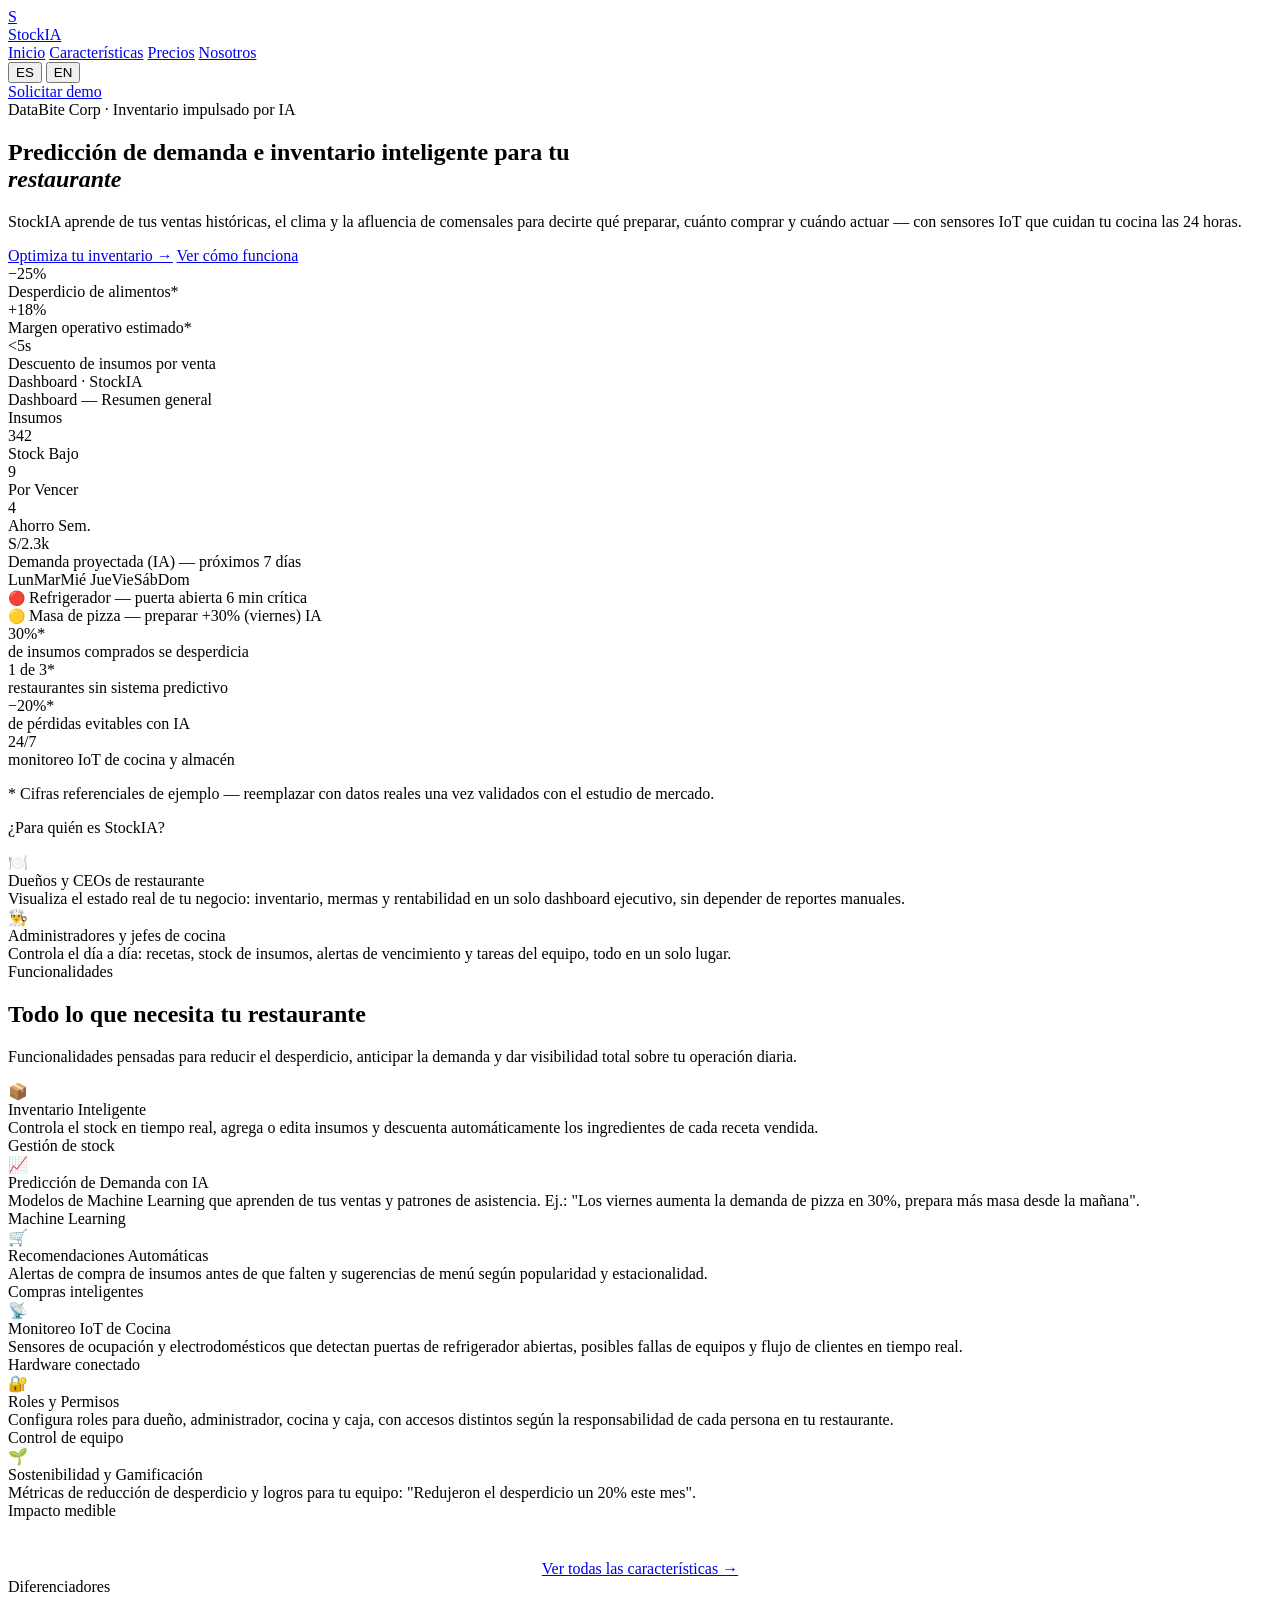
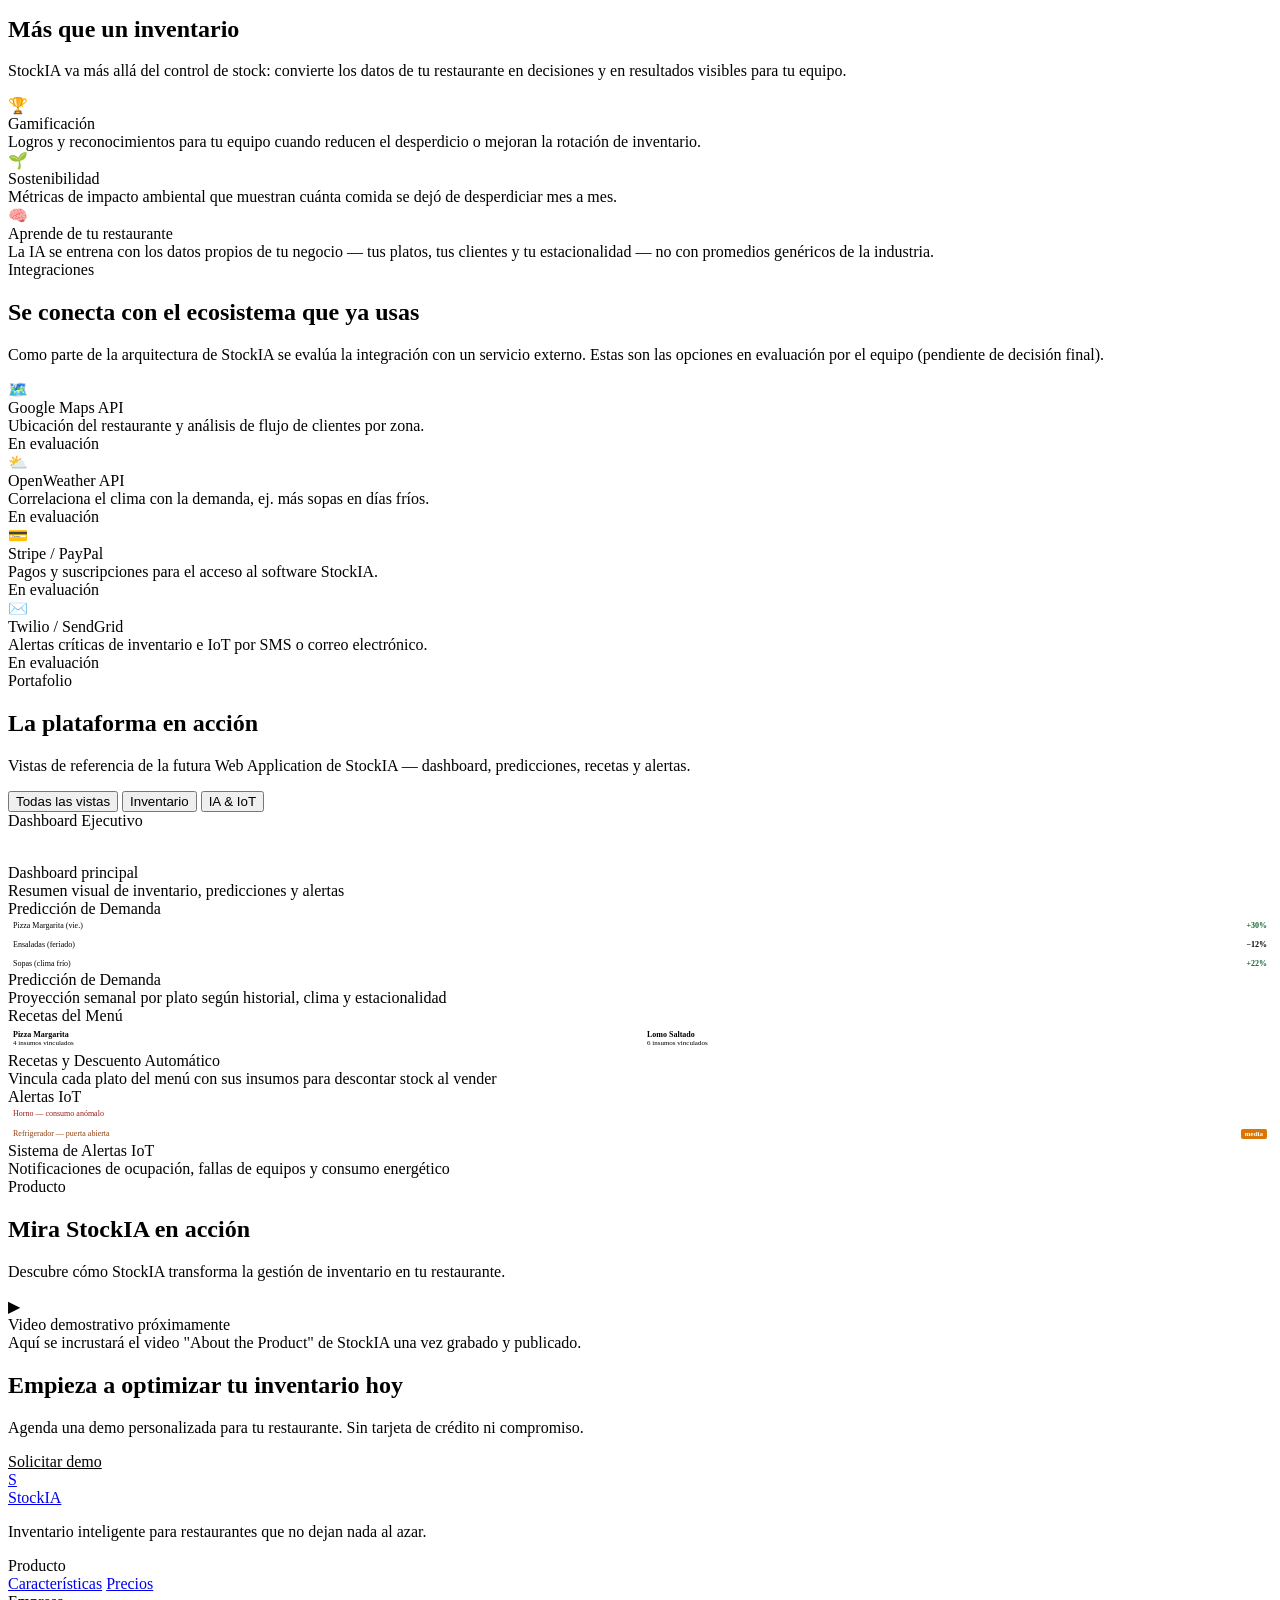
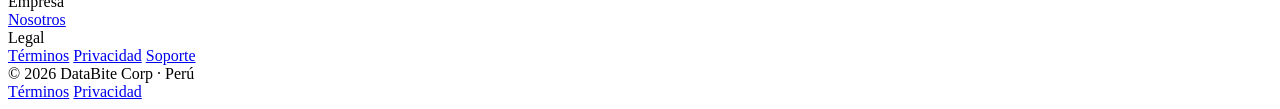
==== index.html @ 6e0d0100 "feat: add index.html code" ====
<!DOCTYPE html>
<html lang="es">
<head>
  <meta charset="UTF-8" />
  <meta name="viewport" content="width=device-width, initial-scale=1.0" />
  <title>StockIA — Inventario Inteligente para Restaurantes</title>
  <meta name="description" content="StockIA predice la demanda de tu restaurante con Inteligencia Artificial, controla tu inventario en tiempo real y monitorea tu cocina con sensores IoT." />
  <meta name="keywords" content="gestión de inventario, restaurantes, inteligencia artificial, machine learning, IoT, predicción de demanda, DataBite, StockIA, Perú" />
  <meta name="author" content="DataBite Corp" />
  <meta name="copyright" content="Copyright DataBite Corp 2026" />
  <link rel="stylesheet" href="css/styles.css" />
</head>
<body>

<!-- ══════════ NAVBAR ══════════ -->
<nav class="navbar">
  <div class="navbar-container">
    <a class="navbar-logo" href="index.html">
      <!-- PENDIENTE: reemplazar por <img src="assets/img/logo.png" ...> cuando exista el logo final -->
      <div class="logo-icon"><span>S</span></div>
      <span class="logo-name brand-font">StockIA</span>
    </a>
    <div class="navbar-links">
      <a href="index.html" data-i18n="nav.home">Inicio</a>
      <a href="features.html" data-i18n="nav.features">Características</a>
      <a href="pricing.html" data-i18n="nav.pricing">Precios</a>
      <a href="about.html" data-i18n="nav.about">Nosotros</a>
    </div>
    <div class="navbar-actions">
      <div class="lang-switcher">
        <button class="lang-btn active" data-lang="es">ES</button>
        <button class="lang-btn" data-lang="en">EN</button>
      </div>
      <a href="#" class="btn btn-primary btn-sm" data-i18n="nav.demo">Solicitar demo</a>
    </div>
  </div>
</nav>

<!-- ══════════ HERO ══════════ -->
<section class="hero">
  <div class="container">
    <div class="hero-grid">
      <div class="hero-copy">
        <div class="pill">
          <span class="pill-dot"></span>
          <span data-i18n="hero.badge">DataBite Corp · Inventario impulsado por IA</span>
        </div>
        <h1 class="hero-title">
          <span data-i18n="hero.title.line1">Predicción de demanda e inventario inteligente para tu</span><br>
          <em class="highlight" data-i18n="hero.title.highlight">restaurante</em>
        </h1>
        <p class="hero-desc" data-i18n="hero.desc">
          StockIA aprende de tus ventas históricas, el clima y la afluencia de comensales para decirte qué preparar, cuánto comprar y cuándo actuar — con sensores IoT que cuidan tu cocina las 24 horas.
        </p>
        <div class="hero-btns">
          <a href="#cta" class="btn btn-accent btn-lg" data-i18n="hero.cta.primary">Optimiza tu inventario →</a>
          <a href="features.html" class="btn btn-outline btn-lg" data-i18n="hero.cta.secondary">Ver cómo funciona</a>
        </div>
        <div class="hero-stats">
          <div class="hero-stat">
            <div class="stat-val" data-i18n="hero.stat1.val">−25%</div>
            <div class="stat-lbl" data-i18n="hero.stat1.lbl">Desperdicio de alimentos*</div>
          </div>
          <div class="hero-stat">
            <div class="stat-val" data-i18n="hero.stat2.val">+18%</div>
            <div class="stat-lbl" data-i18n="hero.stat2.lbl">Margen operativo estimado*</div>
          </div>
          <div class="hero-stat">
            <div class="stat-val" data-i18n="hero.stat3.val">&lt;5s</div>
            <div class="stat-lbl" data-i18n="hero.stat3.lbl">Descuento de insumos por venta</div>
          </div>
        </div>
      </div>

      <!-- Dashboard Mockup (contenido ilustrativo, no traducido, igual que en Qullqa) -->
      <div class="hero-visual">
        <div class="hv-topbar">
          <div class="hv-dot" style="background:#EF4444;"></div>
          <div class="hv-dot" style="background:#FACC15;"></div>
          <div class="hv-dot" style="background:#22C55E;"></div>
          <span class="hv-title">Dashboard · StockIA</span>
        </div>
        <div class="hv-body">
          <div class="hv-label">Dashboard — Resumen general</div>
          <div class="hv-cards">
            <div class="hv-card">
              <div class="hv-card-lbl">Insumos</div>
              <div class="hv-card-val">342</div>
            </div>
            <div class="hv-card">
              <div class="hv-card-lbl">Stock Bajo</div>
              <div class="hv-card-val warn">9</div>
            </div>
            <div class="hv-card">
              <div class="hv-card-lbl">Por Vencer</div>
              <div class="hv-card-val danger">4</div>
            </div>
            <div class="hv-card">
              <div class="hv-card-lbl">Ahorro Sem.</div>
              <div class="hv-card-val green">S/2.3k</div>
            </div>
          </div>
          <div class="hv-chart-lbl">Demanda proyectada (IA) — próximos 7 días</div>
          <div class="hv-bars">
            <div class="hv-bar" style="height:58%"></div>
            <div class="hv-bar" style="height:64%"></div>
            <div class="hv-bar" style="height:52%"></div>
            <div class="hv-bar" style="height:70%"></div>
            <div class="hv-bar" style="height:100%"></div>
            <div class="hv-bar" style="height:95%"></div>
            <div class="hv-bar" style="height:80%"></div>
          </div>
          <div class="hv-days">
            <span>Lun</span><span>Mar</span><span>Mié</span>
            <span>Jue</span><span>Vie</span><span>Sáb</span><span>Dom</span>
          </div>
          <div class="hv-alert">
            <span style="font-size:14px;">🔴</span>
            <span class="hv-alert-text">Refrigerador — puerta abierta 6 min</span>
            <span class="hv-alert-badge">crítica</span>
          </div>
          <div class="hv-alert-warn">
            <span style="font-size:14px;">🟡</span>
            <span class="hv-alert-text">Masa de pizza — preparar +30% (viernes)</span>
            <span class="hv-alert-badge">IA</span>
          </div>
        </div>
      </div>
    </div>
  </div>
</section>

<!-- ══════════ STATS BAR ══════════ -->
<div class="stats-bar">
  <div class="container">
    <div class="stats-bar-inner">
      <div class="stats-bar-item">
        <div class="stats-bar-val" data-i18n="stats.s1.val">30%*</div>
        <div class="stats-bar-lbl" data-i18n="stats.s1.lbl">de insumos comprados se desperdicia</div>
      </div>
      <div class="stats-bar-item">
        <div class="stats-bar-val" data-i18n="stats.s2.val">1 de 3*</div>
        <div class="stats-bar-lbl" data-i18n="stats.s2.lbl">restaurantes sin sistema predictivo</div>
      </div>
      <div class="stats-bar-item">
        <div class="stats-bar-val" data-i18n="stats.s3.val">−20%*</div>
        <div class="stats-bar-lbl" data-i18n="stats.s3.lbl">de pérdidas evitables con IA</div>
      </div>
      <div class="stats-bar-item">
        <div class="stats-bar-val" data-i18n="stats.s4.val">24/7</div>
        <div class="stats-bar-lbl" data-i18n="stats.s4.lbl">monitoreo IoT de cocina y almacén</div>
      </div>
    </div>
  </div>
</div>
<p class="stats-bar-note" data-i18n="stats.note">* Cifras referenciales de ejemplo — reemplazar con datos reales una vez validados con el estudio de mercado.</p>

<!-- ══════════ SEGMENTS ══════════ -->
<div class="segments">
  <div class="container">
    <p class="segments-label" data-i18n="seg.label">¿Para quién es StockIA?</p>
    <div class="segments-grid">
      <div class="seg-card">
        <div class="seg-icon">🍽️</div>
        <div>
          <div class="seg-name" data-i18n="seg.owner.name">Dueños y CEOs de restaurante</div>
          <div class="seg-desc" data-i18n="seg.owner.desc">Visualiza el estado real de tu negocio: inventario, mermas y rentabilidad en un solo dashboard ejecutivo, sin depender de reportes manuales.</div>
        </div>
      </div>
      <div class="seg-card">
        <div class="seg-icon">👨‍🍳</div>
        <div>
          <div class="seg-name" data-i18n="seg.manager.name">Administradores y jefes de cocina</div>
          <div class="seg-desc" data-i18n="seg.manager.desc">Controla el día a día: recetas, stock de insumos, alertas de vencimiento y tareas del equipo, todo en un solo lugar.</div>
        </div>
      </div>
    </div>
  </div>
</div>

<!-- ══════════ FEATURES ══════════ -->
<section class="features-section">
  <div class="container">
    <div class="section-header">
      <span class="section-tag" data-i18n="feat.tag">Funcionalidades</span>
      <h2 class="section-title" data-i18n="feat.title">Todo lo que necesita tu restaurante</h2>
      <p class="section-sub" data-i18n="feat.subtitle">Funcionalidades pensadas para reducir el desperdicio, anticipar la demanda y dar visibilidad total sobre tu operación diaria.</p>
    </div>
    <div class="features-grid">
      <div class="feat-card">
        <div class="feat-icon-wrap blue">📦</div>
        <div class="feat-name" data-i18n="feat.f1.name">Inventario Inteligente</div>
        <div class="feat-desc" data-i18n="feat.f1.desc">Controla el stock en tiempo real, agrega o edita insumos y descuenta automáticamente los ingredientes de cada receta vendida.</div>
        <span class="feat-tag" data-i18n="feat.f1.tag">Gestión de stock</span>
      </div>
      <div class="feat-card">
        <div class="feat-icon-wrap navy">📈</div>
        <div class="feat-name" data-i18n="feat.f2.name">Predicción de Demanda con IA</div>
        <div class="feat-desc" data-i18n="feat.f2.desc">Modelos de Machine Learning que aprenden de tus ventas y patrones de asistencia. Ej.: "Los viernes aumenta la demanda de pizza en 30%, prepara más masa desde la mañana".</div>
        <span class="feat-tag" data-i18n="feat.f2.tag">Machine Learning</span>
      </div>
      <div class="feat-card">
        <div class="feat-icon-wrap green">🛒</div>
        <div class="feat-name" data-i18n="feat.f3.name">Recomendaciones Automáticas</div>
        <div class="feat-desc" data-i18n="feat.f3.desc">Alertas de compra de insumos antes de que falten y sugerencias de menú según popularidad y estacionalidad.</div>
        <span class="feat-tag" data-i18n="feat.f3.tag">Compras inteligentes</span>
      </div>
      <div class="feat-card">
        <div class="feat-icon-wrap yellow">📡</div>
        <div class="feat-name" data-i18n="feat.f4.name">Monitoreo IoT de Cocina</div>
        <div class="feat-desc" data-i18n="feat.f4.desc">Sensores de ocupación y electrodomésticos que detectan puertas de refrigerador abiertas, posibles fallas de equipos y flujo de clientes en tiempo real.</div>
        <span class="feat-tag" data-i18n="feat.f4.tag">Hardware conectado</span>
      </div>
      <div class="feat-card">
        <div class="feat-icon-wrap red">🔐</div>
        <div class="feat-name" data-i18n="feat.f5.name">Roles y Permisos</div>
        <div class="feat-desc" data-i18n="feat.f5.desc">Configura roles para dueño, administrador, cocina y caja, con accesos distintos según la responsabilidad de cada persona en tu restaurante.</div>
        <span class="feat-tag" data-i18n="feat.f5.tag">Control de equipo</span>
      </div>
      <div class="feat-card">
        <div class="feat-icon-wrap cream">🌱</div>
        <div class="feat-name" data-i18n="feat.f6.name">Sostenibilidad y Gamificación</div>
        <div class="feat-desc" data-i18n="feat.f6.desc">Métricas de reducción de desperdicio y logros para tu equipo: "Redujeron el desperdicio un 20% este mes".</div>
        <span class="feat-tag" data-i18n="feat.f6.tag">Impacto medible</span>
      </div>
    </div>
    <div style="text-align:center; margin-top:2.5rem;">
      <a href="features.html" class="btn btn-outline" data-i18n="feat.viewall">Ver todas las características →</a>
    </div>
  </div>
</section>

<!-- ══════════ DIFERENCIADORES ══════════ -->
<section class="diff-section">
  <div class="container">
    <div class="section-header center">
      <span class="section-tag white" data-i18n="diff.tag">Diferenciadores</span>
      <h2 class="section-title white" data-i18n="diff.title">Más que un inventario</h2>
      <p class="section-sub white" style="margin-inline:auto;" data-i18n="diff.subtitle">StockIA va más allá del control de stock: convierte los datos de tu restaurante en decisiones y en resultados visibles para tu equipo.</p>
    </div>
    <div class="diff-grid">
      <div class="diff-card">
        <div class="diff-icon">🏆</div>
        <div class="diff-title" data-i18n="diff.d1.title">Gamificación</div>
        <div class="diff-text" data-i18n="diff.d1.text">Logros y reconocimientos para tu equipo cuando reducen el desperdicio o mejoran la rotación de inventario.</div>
      </div>
      <div class="diff-card">
        <div class="diff-icon">🌱</div>
        <div class="diff-title" data-i18n="diff.d2.title">Sostenibilidad</div>
        <div class="diff-text" data-i18n="diff.d2.text">Métricas de impacto ambiental que muestran cuánta comida se dejó de desperdiciar mes a mes.</div>
      </div>
      <div class="diff-card">
        <div class="diff-icon">🧠</div>
        <div class="diff-title" data-i18n="diff.d3.title">Aprende de tu restaurante</div>
        <div class="diff-text" data-i18n="diff.d3.text">La IA se entrena con los datos propios de tu negocio — tus platos, tus clientes y tu estacionalidad — no con promedios genéricos de la industria.</div>
      </div>
    </div>
  </div>
</section>

<!-- ══════════ INTEGRACIONES ══════════ -->
<section class="integrations-section">
  <div class="container">
    <div class="section-header center">
      <span class="section-tag accent" data-i18n="integ.tag">Integraciones</span>
      <h2 class="section-title" data-i18n="integ.title">Se conecta con el ecosistema que ya usas</h2>
      <p class="section-sub" style="margin-inline:auto;" data-i18n="integ.subtitle">Como parte de la arquitectura de StockIA se evalúa la integración con un servicio externo. Estas son las opciones en evaluación por el equipo (pendiente de decisión final).</p>
    </div>
    <div class="integrations-grid">
      <div class="integration-card">
        <div class="integration-logo">🗺️</div>
        <div class="integration-name" data-i18n="integ.i1.name">Google Maps API</div>
        <div class="integration-desc" data-i18n="integ.i1.desc">Ubicación del restaurante y análisis de flujo de clientes por zona.</div>
        <span class="integration-status" data-i18n="integ.status">En evaluación</span>
      </div>
      <div class="integration-card">
        <div class="integration-logo">⛅</div>
        <div class="integration-name" data-i18n="integ.i2.name">OpenWeather API</div>
        <div class="integration-desc" data-i18n="integ.i2.desc">Correlaciona el clima con la demanda, ej. más sopas en días fríos.</div>
        <span class="integration-status" data-i18n="integ.status">En evaluación</span>
      </div>
      <div class="integration-card">
        <div class="integration-logo">💳</div>
        <div class="integration-name" data-i18n="integ.i3.name">Stripe / PayPal</div>
        <div class="integration-desc" data-i18n="integ.i3.desc">Pagos y suscripciones para el acceso al software StockIA.</div>
        <span class="integration-status" data-i18n="integ.status">En evaluación</span>
      </div>
      <div class="integration-card">
        <div class="integration-logo">✉️</div>
        <div class="integration-name" data-i18n="integ.i4.name">Twilio / SendGrid</div>
        <div class="integration-desc" data-i18n="integ.i4.desc">Alertas críticas de inventario e IoT por SMS o correo electrónico.</div>
        <span class="integration-status" data-i18n="integ.status">En evaluación</span>
      </div>
    </div>
  </div>
</section>

<!-- ══════════ PORTFOLIO ══════════ -->
<section class="portfolio-section">
  <div class="container">
    <div class="section-header">
      <span class="section-tag" data-i18n="port.tag">Portafolio</span>
      <h2 class="section-title" data-i18n="port.title">La plataforma en acción</h2>
      <p class="section-sub" data-i18n="port.subtitle">Vistas de referencia de la futura Web Application de StockIA — dashboard, predicciones, recetas y alertas.</p>
    </div>
    <div class="port-tabs">
      <button class="port-tab active" data-i18n="port.tab1">Todas las vistas</button>
      <button class="port-tab" data-i18n="port.tab2">Inventario</button>
      <button class="port-tab" data-i18n="port.tab3">IA &amp; IoT</button>
    </div>
    <div class="port-grid">
      <div class="port-item">
        <div class="port-screen">
          <div class="port-mini-bar">
            <div class="port-mini-dot"></div><div class="port-mini-dot"></div><div class="port-mini-dot"></div>
          </div>
          <div class="port-mini-body">
            <div class="port-mini-title">Dashboard Ejecutivo</div>
            <div class="port-mini-row">
              <div class="port-mini-cell filled"></div>
              <div class="port-mini-cell green"></div>
              <div class="port-mini-cell warn"></div>
              <div class="port-mini-cell red"></div>
            </div>
            <div style="display:flex;align-items:flex-end;gap:3px;height:28px;margin-top:6px;">
              <div style="flex:1;background:var(--primary);border-radius:2px 2px 0 0;height:50%;opacity:.6;"></div>
              <div style="flex:1;background:var(--primary);border-radius:2px 2px 0 0;height:75%;opacity:.6;"></div>
              <div style="flex:1;background:var(--primary);border-radius:2px 2px 0 0;height:60%;opacity:.6;"></div>
              <div style="flex:1;background:var(--primary);border-radius:2px 2px 0 0;height:90%;opacity:.6;"></div>
              <div style="flex:1;background:var(--primary);border-radius:2px 2px 0 0;height:100%;opacity:.6;"></div>
            </div>
          </div>
        </div>
        <div class="port-info">
          <div class="port-info-name" data-i18n="port.p1.name">Dashboard principal</div>
          <div class="port-info-desc" data-i18n="port.p1.desc">Resumen visual de inventario, predicciones y alertas</div>
        </div>
      </div>
      <div class="port-item">
        <div class="port-screen">
          <div class="port-mini-bar">
            <div class="port-mini-dot"></div><div class="port-mini-dot"></div>
          </div>
          <div class="port-mini-body">
            <div class="port-mini-title">Predicción de Demanda</div>
            <div style="display:flex;flex-direction:column;gap:4px;">
              <div style="display:flex;justify-content:space-between;padding:3px 5px;background:var(--gray-100);border-radius:3px;">
                <span style="font-size:8px;">Pizza Margarita (vie.)</span>
                <span style="font-size:8px;color:#166534;font-weight:700;">+30%</span>
              </div>
              <div style="display:flex;justify-content:space-between;padding:3px 5px;background:var(--gray-100);border-radius:3px;">
                <span style="font-size:8px;">Ensaladas (feriado)</span>
                <span style="font-size:8px;color:var(--danger);font-weight:700;">−12%</span>
              </div>
              <div style="display:flex;justify-content:space-between;padding:3px 5px;background:var(--gray-100);border-radius:3px;">
                <span style="font-size:8px;">Sopas (clima frío)</span>
                <span style="font-size:8px;color:#166534;font-weight:700;">+22%</span>
              </div>
            </div>
          </div>
        </div>
        <div class="port-info">
          <div class="port-info-name" data-i18n="port.p2.name">Predicción de Demanda</div>
          <div class="port-info-desc" data-i18n="port.p2.desc">Proyección semanal por plato según historial, clima y estacionalidad</div>
        </div>
      </div>
      <div class="port-item">
        <div class="port-screen">
          <div class="port-mini-bar">
            <div class="port-mini-dot"></div><div class="port-mini-dot"></div>
          </div>
          <div class="port-mini-body">
            <div class="port-mini-title">Recetas del Menú</div>
            <div style="display:grid;grid-template-columns:1fr 1fr;gap:4px;">
              <div style="padding:5px;background:var(--gray-100);border-radius:3px;">
                <div style="font-size:8px;font-weight:700;color:var(--primary);">Pizza Margarita</div>
                <div style="font-size:7px;color:var(--text-muted);">4 insumos vinculados</div>
              </div>
              <div style="padding:5px;background:var(--gray-100);border-radius:3px;">
                <div style="font-size:8px;font-weight:700;color:var(--primary);">Lomo Saltado</div>
                <div style="font-size:7px;color:var(--text-muted);">6 insumos vinculados</div>
              </div>
            </div>
          </div>
        </div>
        <div class="port-info">
          <div class="port-info-name" data-i18n="port.p3.name">Recetas y Descuento Automático</div>
          <div class="port-info-desc" data-i18n="port.p3.desc">Vincula cada plato del menú con sus insumos para descontar stock al vender</div>
        </div>
      </div>
      <div class="port-item">
        <div class="port-screen">
          <div class="port-mini-bar">
            <div class="port-mini-dot"></div><div class="port-mini-dot"></div>
          </div>
          <div class="port-mini-body">
            <div class="port-mini-title">Alertas IoT</div>
            <div style="display:flex;flex-direction:column;gap:4px;">
              <div style="display:flex;justify-content:space-between;padding:3px 5px;background:var(--danger-light);border-radius:3px;">
                <span style="font-size:8px;color:#991B1B;">Horno — consumo anómalo</span>
                <span style="font-size:7px;font-weight:700;background:var(--danger);color:white;padding:1px 4px;border-radius:2px;">alta</span>
              </div>
              <div style="display:flex;justify-content:space-between;padding:3px 5px;background:var(--warning-light);border-radius:3px;">
                <span style="font-size:8px;color:#92400E;">Refrigerador — puerta abierta</span>
                <span style="font-size:7px;font-weight:700;background:#D97706;color:white;padding:1px 4px;border-radius:2px;">media</span>
              </div>
            </div>
          </div>
        </div>
        <div class="port-info">
          <div class="port-info-name" data-i18n="port.p4.name">Sistema de Alertas IoT</div>
          <div class="port-info-desc" data-i18n="port.p4.desc">Notificaciones de ocupación, fallas de equipos y consumo energético</div>
        </div>
      </div>
    </div>
  </div>
</section>

<!-- ══════════ VIDEO ABOUT THE PRODUCT ══════════ -->
<section class="video-section">
  <div class="container">
    <div class="section-header center">
      <span class="section-tag" data-i18n="vid.tag">Producto</span>
      <h2 class="section-title" data-i18n="vid.title">Mira StockIA en acción</h2>
      <p class="section-sub" style="margin-inline:auto;" data-i18n="vid.sub">Descubre cómo StockIA transforma la gestión de inventario en tu restaurante.</p>
    </div>
    <!--
      PENDIENTE: cuando exista el video "About the Product", reemplazar el bloque
      .video-placeholder de abajo por:
      <div class="video-wrapper">
        <iframe src="https://www.youtube.com/embed/VIDEO_ID" title="StockIA — About the Product"
          frameborder="0" allowfullscreen></iframe>
      </div>
    -->
    <div class="video-placeholder">
      <div class="video-placeholder-icon">▶</div>
      <div class="video-placeholder-title" data-i18n="vid.ph.title">Video demostrativo próximamente</div>
      <div class="video-placeholder-text" data-i18n="vid.ph.text">Aquí se incrustará el video "About the Product" de StockIA una vez grabado y publicado.</div>
    </div>
  </div>
</section>

<!-- ══════════ CTA BANNER ══════════ -->
<section class="cta-banner" id="cta">
  <div class="container">
    <h2 class="section-title" data-i18n="cta.title">Empieza a optimizar tu inventario hoy</h2>
    <p class="section-sub white" data-i18n="cta.sub">Agenda una demo personalizada para tu restaurante. Sin tarjeta de crédito ni compromiso.</p>
    <div class="cta-banner-btns">
      <a href="about.html#contacto" class="btn btn-lg" style="background:white;color:var(--primary);border-color:white;" data-i18n="cta.btn1">Solicitar demo</a>
    </div>
  </div>
</section>

<!-- ══════════ FOOTER ══════════ -->
<footer class="footer">
  <div class="container">
    <div class="footer-grid">
      <div class="footer-brand">
        <a class="navbar-logo" href="index.html">
          <div class="logo-icon"><span>S</span></div>
          <span class="logo-name brand-font">StockIA</span>
        </a>
        <p class="footer-tagline" data-i18n="ft.tagline">Inventario inteligente para restaurantes que no dejan nada al azar.</p>
      </div>
      <div>
        <div class="footer-col-title" data-i18n="ft.product">Producto</div>
        <div class="footer-links-list">
          <a href="features.html" data-i18n="nav.features">Características</a>
          <a href="pricing.html" data-i18n="nav.pricing">Precios</a>
        </div>
      </div>
      <div>
        <div class="footer-col-title" data-i18n="ft.company">Empresa</div>
        <div class="footer-links-list">
          <a href="about.html" data-i18n="nav.about">Nosotros</a>
        </div>
      </div>
      <div>
        <div class="footer-col-title" data-i18n="ft.legal">Legal</div>
        <div class="footer-links-list">
          <a href="#" data-i18n="ft.terms">Términos</a>
          <a href="#" data-i18n="ft.privacy">Privacidad</a>
          <a href="#" data-i18n="ft.support">Soporte</a>
        </div>
      </div>
    </div>
    <div class="footer-bottom">
      <span class="footer-copy" data-i18n="ft.copy">© 2026 DataBite Corp · Perú</span>
      <div class="footer-legal">
        <a href="#" data-i18n="ft.terms">Términos</a>
        <a href="#" data-i18n="ft.privacy">Privacidad</a>
      </div>
    </div>
  </div>
</footer>

<script src="js/i18n.js"></script>
<script src="js/main.js"></script>
</body>
</html>
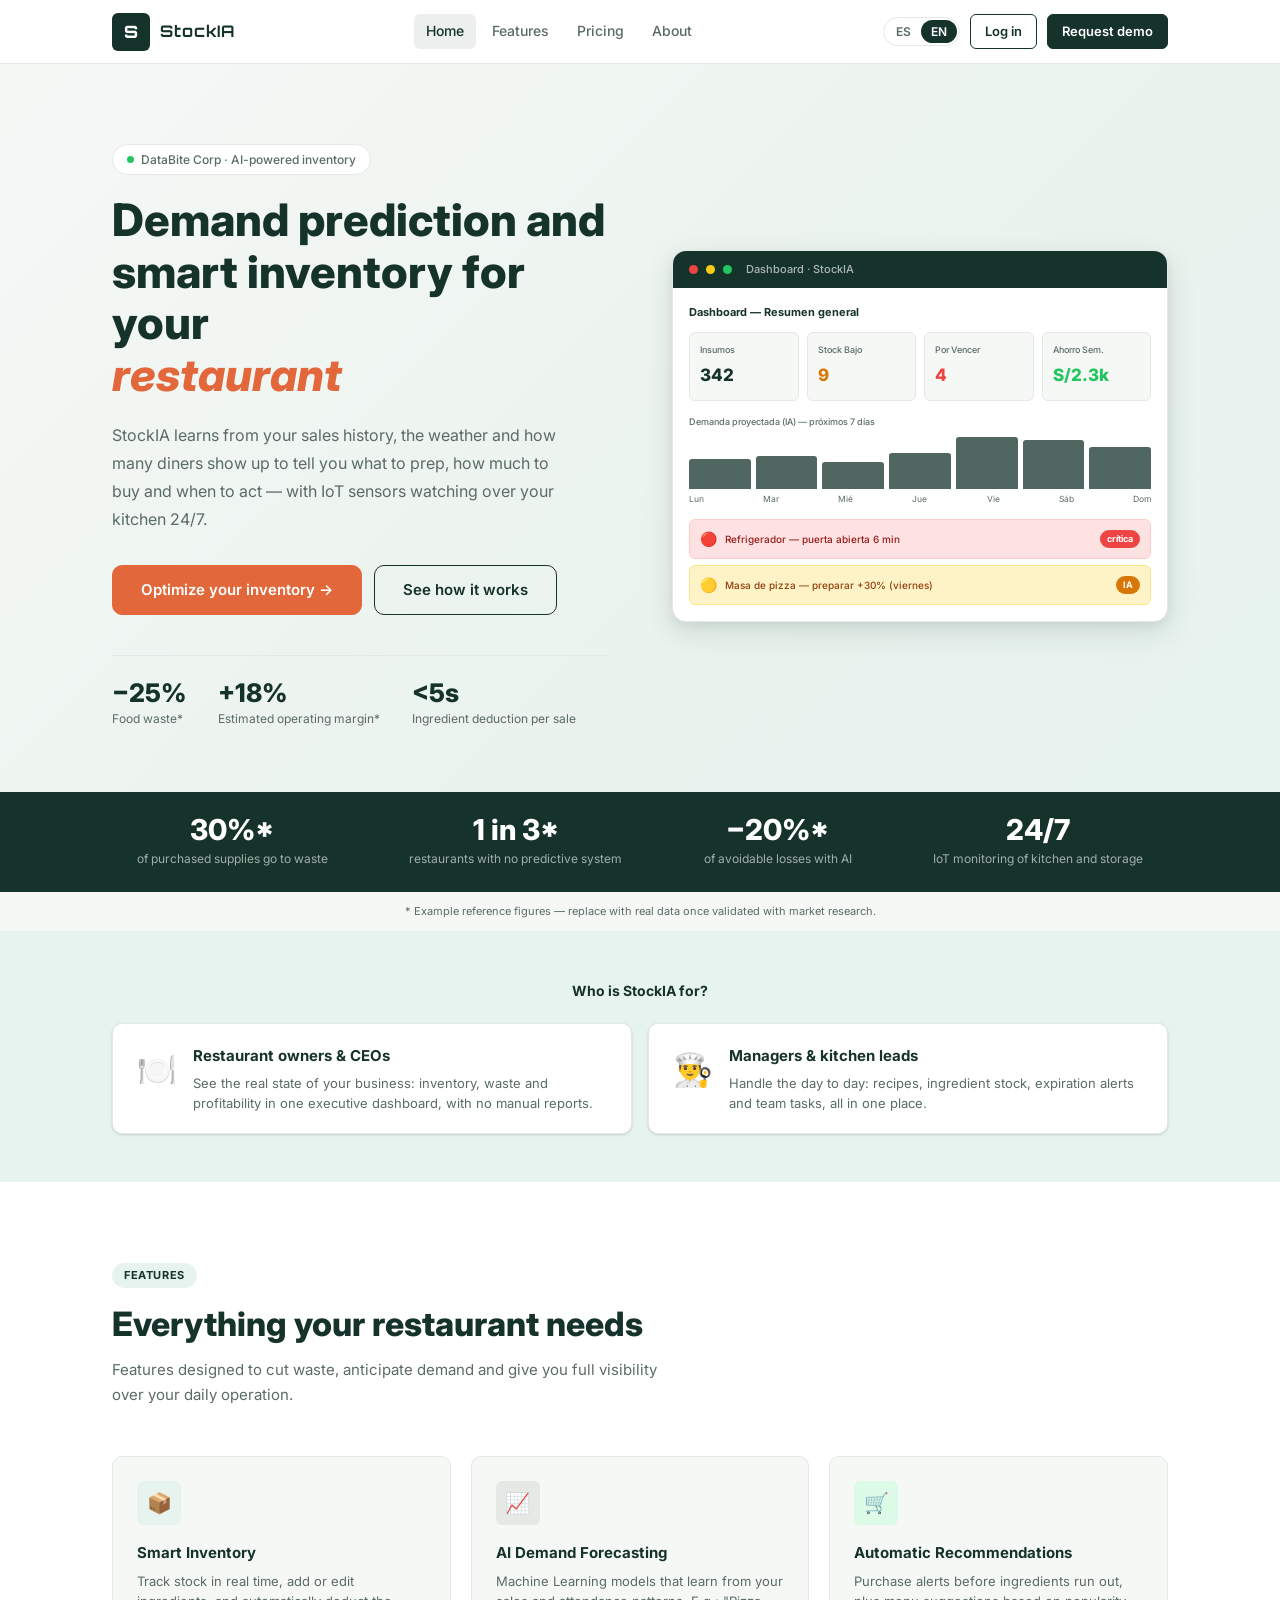
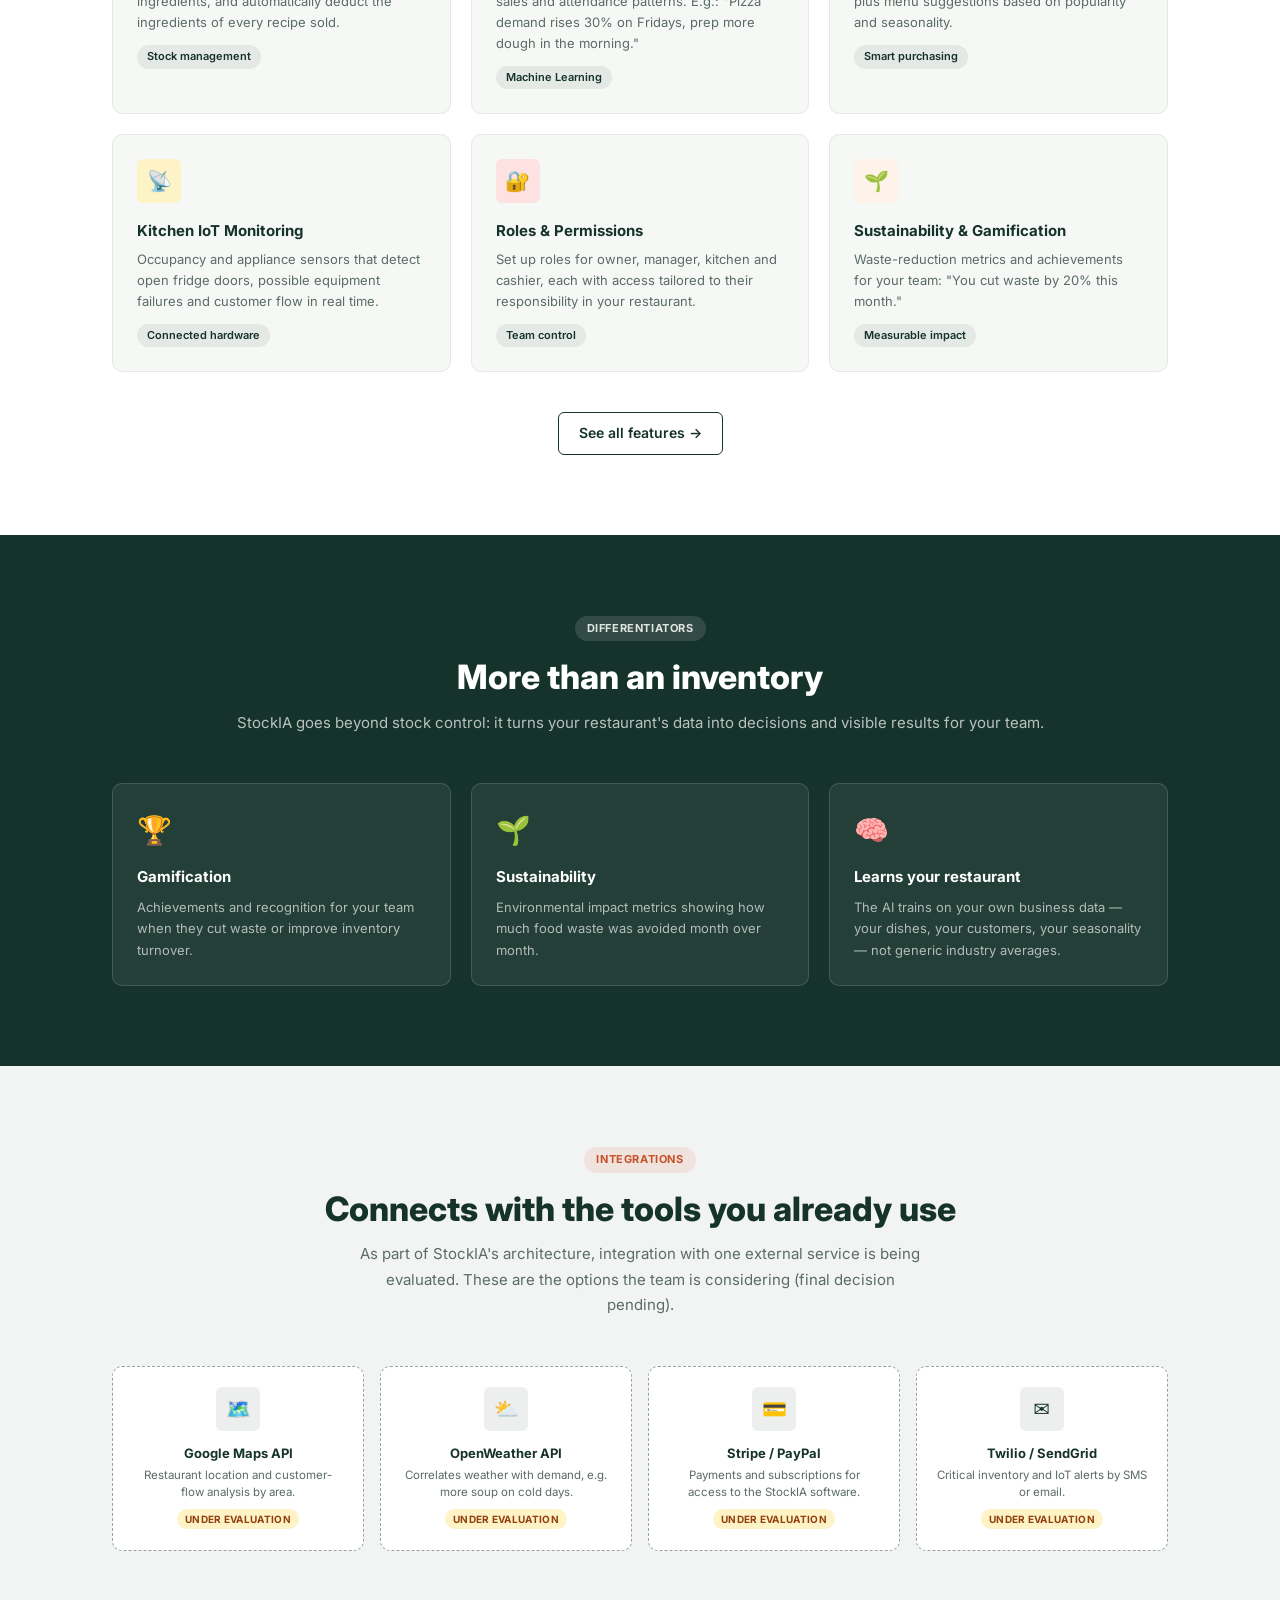
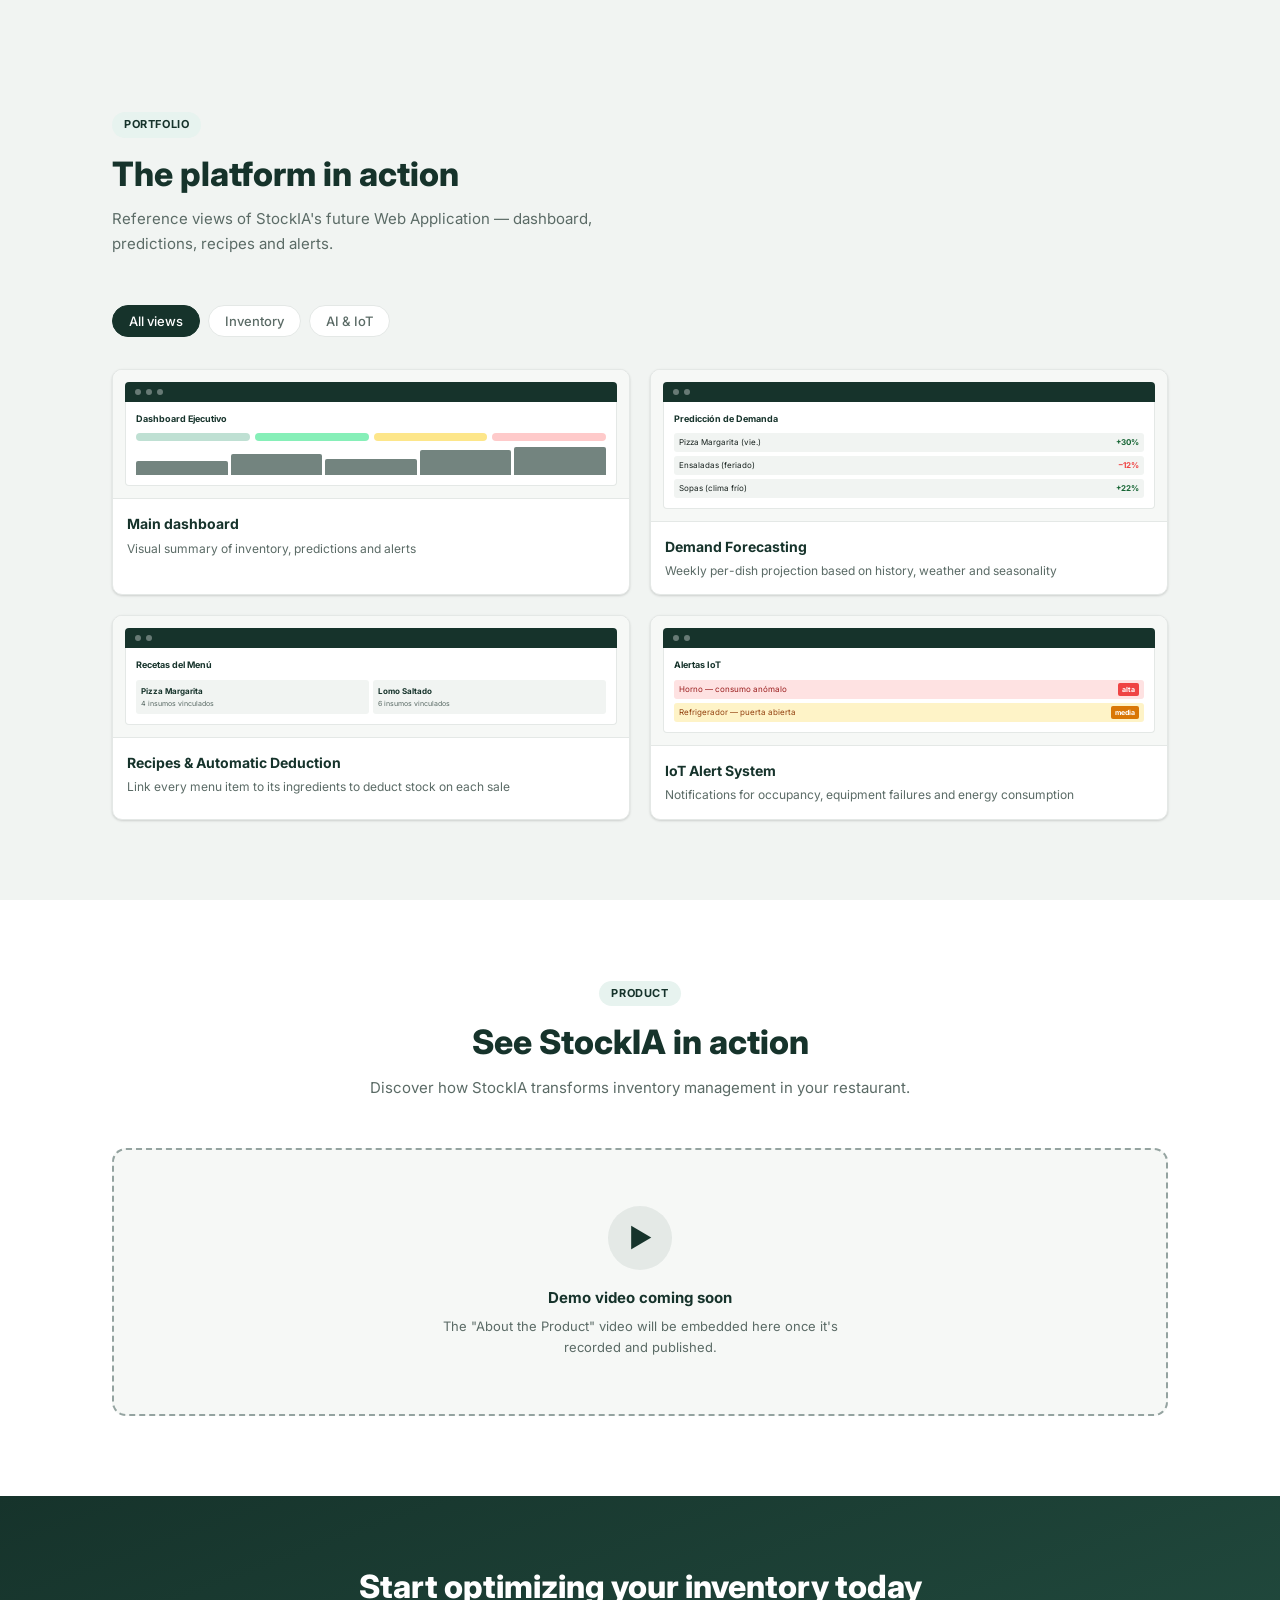
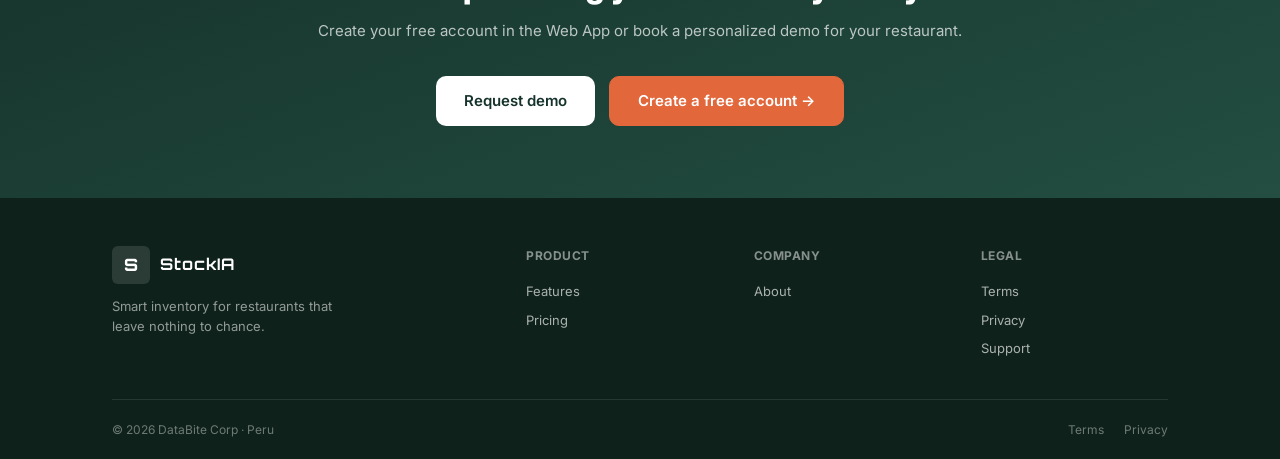
==== commit 89bb0de3: "feat(home): link the hero and cta buttons to the web app" ====
--- a/index.html
+++ b/index.html
@@ -31,8 +31,8 @@
         <button class="lang-btn active" data-lang="es">ES</button>
         <button class="lang-btn" data-lang="en">EN</button>
       </div>
-      <a href="#" class="btn btn-primary btn-sm" data-i18n="nav.demo">Solicitar demo</a>
-    </div>
+<a href="https://webapp-stockia.vercel.app/auth/sign-in" class="btn btn-outline btn-sm" data-i18n="login.tag">Iniciar sesión</a>
+<a href="about.html#contacto" class="btn btn-primary btn-sm navbar-demo" data-i18n="nav.demo">Solicitar demo</a>    </div>
   </div>
 </nav>
 
@@ -447,6 +447,7 @@
     <p class="section-sub white" data-i18n="cta.sub">Agenda una demo personalizada para tu restaurante. Sin tarjeta de crédito ni compromiso.</p>
     <div class="cta-banner-btns">
       <a href="about.html#contacto" class="btn btn-lg" style="background:white;color:var(--primary);border-color:white;" data-i18n="cta.btn1">Solicitar demo</a>
+      <a href="https://webapp-stockia.vercel.app/auth/sign-up" class="btn btn-accent btn-lg" data-i18n="cta.btn2">Crear cuenta gratis →</a>
     </div>
   </div>
 </section>
@@ -480,8 +481,7 @@
         <div class="footer-links-list">
           <a href="#" data-i18n="ft.terms">Términos</a>
           <a href="#" data-i18n="ft.privacy">Privacidad</a>
-          <a href="#" data-i18n="ft.support">Soporte</a>
-        </div>
+<a href="about.html#contacto" data-i18n="ft.support">Soporte</a>        </div>
       </div>
     </div>
     <div class="footer-bottom">
--- a/css/styles.css
+++ b/css/styles.css
@@ -0,0 +1,1084 @@
+/* ============================================================
+   STOCKIA WEBSITE — STYLESHEET
+   Startup: DataBite Corp · Perú · 2026
+   ============================================================ */
+
+/* 1. FONTS -------------------------------------------------- */
+@import url('https://fonts.googleapis.com/css2?family=Orbitron:wght@400;600;700;800;900&family=Inter:wght@300;400;500;600;700;800&display=swap');
+
+/* 2. RESET -------------------------------------------------- */
+*, *::before, *::after { box-sizing: border-box; margin: 0; padding: 0; }
+html { scroll-behavior: smooth; }
+img, svg { display: block; max-width: 100%; }
+a { text-decoration: none; }
+button { font-family: inherit; cursor: pointer; }
+ul { list-style: none; }
+
+/* 3. CSS VARIABLES — STOCKIA PALETTE ----------------------- */
+:root {
+  /* Primary — Verde bosque profundo (tecnología + sostenibilidad) */
+  --primary:        #16332B;
+  --primary-dark:   #0E211B;
+  --primary-hover:  #1F4438;
+  --primary-alpha:  rgba(22, 51, 43, 0.08);
+  --primary-alpha2: rgba(22, 51, 43, 0.15);
+
+  /* Accent — Terracota cálido (gastronomía, apetito, CTA) */
+  --accent:         #E2673B;
+  --accent-dark:    #C6522A;
+  --accent-alpha:   rgba(226, 103, 59, 0.12);
+
+  /* Secondary — Gris verdoso neutro */
+  --gray:          #5B6B66;
+  --gray-light:    #94A3A0;
+  --gray-border:   #E4E8E6;
+  --gray-100:      #F1F4F2;
+  --gray-50:       #F6F8F6;
+  --off-white:     #FAFAF8;
+
+  /* Semantic colors (alertas de inventario / IoT) */
+  --danger:        #EF4444;
+  --danger-light:  #FEE2E2;
+  --warning:       #FACC15;
+  --warning-light: #FEF3C7;
+  --success:       #22C55E;
+  --success-light: #DCFCE7;
+
+  /* Background accents (nombres heredados de Qullqa: bg-blue/bg-cream) */
+  --bg-blue:   #E7F3EF; /* ahora un teal claro */
+  --bg-cream:  #FDF3E9; /* crema cálido */
+
+  /* Text */
+  --text:      #16211D;
+  --text-muted:#5B6B66;
+  --white:     #FFFFFF;
+
+  /* Shadows */
+  --shadow-sm: 0 1px 2px rgba(0,0,0,.06), 0 1px 3px rgba(0,0,0,.1);
+  --shadow:    0 2px 8px rgba(22,51,43,.08), 0 1px 3px rgba(22,51,43,.05);
+  --shadow-md: 0 4px 16px rgba(22,51,43,.1), 0 2px 6px rgba(22,51,43,.06);
+  --shadow-lg: 0 10px 30px rgba(22,51,43,.12), 0 4px 10px rgba(22,51,43,.07);
+
+  /* Radii */
+  --r-xs: 4px;
+  --r-sm: 6px;
+  --r:    10px;
+  --r-md: 14px;
+  --r-lg: 20px;
+  --r-xl: 28px;
+  --r-full: 9999px;
+
+  /* Spacing */
+  --section-y: 5rem;
+  --container: 1120px;
+  --navbar-h: 64px;
+}
+
+/* 4. BASE / TYPOGRAPHY ------------------------------------- */
+body {
+  font-family: 'Inter', 'Segoe UI', system-ui, sans-serif;
+  font-size: 15px;
+  color: var(--text);
+  background: var(--white);
+  line-height: 1.6;
+  -webkit-font-smoothing: antialiased;
+}
+
+.brand-font {
+  font-family: 'Orbitron', 'Segoe UI Emoji', sans-serif;
+  letter-spacing: 0.5px;
+}
+
+h1, h2, h3, h4 { line-height: 1.2; font-weight: 700; color: var(--primary); }
+p { color: var(--text-muted); line-height: 1.7; }
+
+/* 5. LAYOUT ------------------------------------------------ */
+.container {
+  max-width: var(--container);
+  margin: 0 auto;
+  padding: 0 2rem;
+}
+section { padding: var(--section-y) 0; }
+
+/* 6. NAVBAR ------------------------------------------------ */
+.navbar {
+  position: sticky;
+  top: 0;
+  z-index: 200;
+  background: rgba(255,255,255,0.95);
+  backdrop-filter: blur(10px);
+  border-bottom: 1px solid var(--gray-border);
+  height: var(--navbar-h);
+}
+.navbar-container {
+  max-width: var(--container);
+  margin: 0 auto;
+  padding: 0 2rem;
+  height: 100%;
+  display: flex;
+  align-items: center;
+  justify-content: space-between;
+  gap: 2rem;
+}
+.navbar-logo {
+  display: flex;
+  align-items: center;
+  gap: 10px;
+  flex-shrink: 0;
+}
+/* Placeholder de logo: reemplazar este bloque por <img src="assets/img/logo.png">
+   en todas las páginas cuando el equipo tenga el logo definitivo de StockIA. */
+.logo-icon {
+  width: 38px; height: 38px;
+  background: var(--primary);
+  border-radius: var(--r-sm);
+  display: flex;
+  align-items: center;
+  justify-content: center;
+  flex-shrink: 0;
+}
+.logo-icon span {
+  font-family: 'Orbitron', sans-serif;
+  color: var(--white);
+  font-weight: 800;
+  font-size: 17px;
+}
+.logo-name {
+  font-family: 'Orbitron', sans-serif;
+  font-size: 16px;
+  font-weight: 700;
+  color: var(--primary);
+  letter-spacing: 1px;
+}
+.navbar-links {
+  display: flex;
+  gap: 0.25rem;
+  align-items: center;
+}
+.navbar-links a {
+  font-size: 14px;
+  font-weight: 500;
+  color: var(--text-muted);
+  padding: 6px 12px;
+  border-radius: var(--r-sm);
+  transition: color .15s, background .15s;
+}
+.navbar-links a:hover,
+.navbar-links a.active { color: var(--primary); background: var(--primary-alpha); }
+.navbar-actions {
+  display: flex;
+  align-items: center;
+  gap: 10px;
+  flex-shrink: 0;
+}
+
+/* 7. BUTTONS ----------------------------------------------- */
+.btn {
+  display: inline-flex;
+  align-items: center;
+  justify-content: center;
+  gap: 7px;
+  font-size: 14px;
+  font-weight: 600;
+  border-radius: var(--r-sm);
+  border: none;
+  padding: 9px 20px;
+  transition: all .18s;
+  cursor: pointer;
+  white-space: nowrap;
+}
+.btn-primary {
+  background: var(--primary);
+  color: var(--white);
+  border: 1.5px solid var(--primary);
+}
+.btn-primary:hover { background: var(--primary-hover); border-color: var(--primary-hover); transform: translateY(-1px); box-shadow: var(--shadow-md); }
+.btn-accent {
+  background: var(--accent);
+  color: var(--white);
+  border: 1.5px solid var(--accent);
+}
+.btn-accent:hover { background: var(--accent-dark); border-color: var(--accent-dark); transform: translateY(-1px); box-shadow: var(--shadow-md); }
+.btn-outline {
+  background: transparent;
+  color: var(--primary);
+  border: 1.5px solid var(--primary);
+}
+.btn-outline:hover { background: var(--primary-alpha); transform: translateY(-1px); }
+.btn-ghost {
+  background: transparent;
+  color: var(--text-muted);
+  border: 1px solid var(--gray-border);
+}
+.btn-ghost:hover { color: var(--primary); border-color: var(--primary); }
+.btn-light {
+  background: rgba(255,255,255,.12);
+  color: var(--white);
+  border: 1px solid rgba(255,255,255,.25);
+}
+.btn-light:hover { background: rgba(255,255,255,.22); }
+.btn-lg { padding: 12px 28px; font-size: 15px; border-radius: var(--r); }
+.btn-sm { padding: 6px 14px; font-size: 13px; }
+.btn-full { width: 100%; }
+
+/* 8. BADGES & TAGS ----------------------------------------- */
+.section-tag {
+  display: inline-block;
+  background: var(--bg-blue);
+  color: var(--primary);
+  font-size: 11px;
+  font-weight: 700;
+  padding: 4px 12px;
+  border-radius: var(--r-full);
+  text-transform: uppercase;
+  letter-spacing: 0.6px;
+  margin-bottom: 1rem;
+}
+.section-tag.accent  { background: var(--accent-alpha); color: var(--accent-dark); }
+.section-tag.warning { background: var(--warning-light); color: #92400e; }
+.section-tag.success { background: var(--success-light); color: #166534; }
+.section-tag.white   { background: rgba(255,255,255,.12); color: rgba(255,255,255,.85); }
+
+.pill {
+  display: inline-flex;
+  align-items: center;
+  gap: 7px;
+  background: var(--white);
+  border: 1px solid var(--gray-border);
+  color: var(--text-muted);
+  font-size: 12px;
+  font-weight: 500;
+  padding: 5px 14px;
+  border-radius: var(--r-full);
+  margin-bottom: 1.25rem;
+}
+.pill-dot {
+  width: 7px; height: 7px;
+  border-radius: 50%;
+  background: var(--success);
+  flex-shrink: 0;
+}
+
+/* 9. SECTION HEADERS --------------------------------------- */
+.section-header { margin-bottom: 3rem; }
+.section-header.center { text-align: center; }
+.section-header.center .section-sub { margin-inline: auto; }
+.section-title {
+  font-size: clamp(1.6rem, 3vw, 2.1rem);
+  font-weight: 800;
+  color: var(--primary);
+  line-height: 1.2;
+  margin-bottom: 0.75rem;
+}
+.section-title em { font-style: normal; color: var(--accent); }
+.section-title.white { color: var(--white); }
+.section-sub {
+  font-size: 15px;
+  color: var(--text-muted);
+  line-height: 1.7;
+  max-width: 560px;
+}
+.section-sub.white { color: rgba(255,255,255,.7); max-width: 100%; }
+
+/* 10. HERO SECTION ----------------------------------------- */
+.hero {
+  padding: 5rem 0 4rem;
+  background: linear-gradient(135deg, #F6F8F6 0%, #EAF3EE 60%, var(--bg-blue) 100%);
+  overflow: hidden;
+}
+.hero-grid {
+  display: grid;
+  grid-template-columns: 1fr 1fr;
+  gap: 4rem;
+  align-items: center;
+}
+.hero-copy { max-width: 520px; }
+.hero-title {
+  font-size: clamp(2rem, 4vw, 2.8rem);
+  font-weight: 800;
+  color: var(--primary);
+  line-height: 1.15;
+  margin-bottom: 1.25rem;
+}
+.hero-title .highlight { color: var(--accent); }
+.hero-desc {
+  font-size: 16px;
+  color: var(--text-muted);
+  line-height: 1.75;
+  margin-bottom: 2rem;
+  max-width: 460px;
+}
+.hero-btns {
+  display: flex;
+  gap: 12px;
+  flex-wrap: wrap;
+  margin-bottom: 2.5rem;
+}
+.hero-stats {
+  display: flex;
+  gap: 2rem;
+  flex-wrap: wrap;
+  padding-top: 1.5rem;
+  border-top: 1px solid var(--gray-border);
+}
+.stat-val {
+  font-size: 1.6rem;
+  font-weight: 800;
+  color: var(--primary);
+  line-height: 1;
+  margin-bottom: 3px;
+}
+.stat-lbl { font-size: 12px; color: var(--text-muted); }
+
+/* 10a. DASHBOARD MOCKUP (Hero visual) */
+.hero-visual {
+  background: var(--white);
+  border-radius: var(--r-md);
+  border: 1px solid var(--gray-border);
+  box-shadow: var(--shadow-lg);
+  overflow: hidden;
+}
+.hv-topbar {
+  background: var(--primary);
+  padding: 10px 16px;
+  display: flex;
+  align-items: center;
+  gap: 8px;
+}
+.hv-dot { width: 9px; height: 9px; border-radius: 50%; }
+.hv-title { font-size: 11px; color: rgba(255,255,255,.65); margin-left: 6px; font-weight: 500; }
+.hv-body { padding: 16px; }
+.hv-label { font-size: 11px; font-weight: 700; color: var(--primary); margin-bottom: 10px; }
+.hv-cards { display: grid; grid-template-columns: repeat(4, 1fr); gap: 8px; margin-bottom: 14px; }
+.hv-card {
+  background: var(--gray-50);
+  border-radius: var(--r-sm);
+  padding: 10px;
+  border: 1px solid var(--gray-border);
+}
+.hv-card-lbl { font-size: 9px; color: var(--text-muted); margin-bottom: 5px; font-weight: 500; }
+.hv-card-val { font-size: 17px; font-weight: 800; color: var(--primary); }
+.hv-card-val.warn   { color: #D97706; }
+.hv-card-val.danger { color: var(--danger); }
+.hv-card-val.green  { color: var(--success); }
+.hv-chart-lbl { font-size: 9px; color: var(--text-muted); margin-bottom: 8px; font-weight: 500; }
+.hv-bars { display: flex; align-items: flex-end; gap: 5px; height: 52px; }
+.hv-bar {
+  flex: 1;
+  background: var(--primary);
+  border-radius: 3px 3px 0 0;
+  opacity: 0.75;
+  transition: opacity .2s;
+}
+.hv-bar:hover { opacity: 1; }
+.hv-days { display: flex; justify-content: space-between; font-size: 8.5px; color: var(--text-muted); margin-top: 4px; }
+.hv-alert {
+  margin-top: 12px;
+  background: var(--danger-light);
+  border: 1px solid #FECACA;
+  border-radius: var(--r-sm);
+  padding: 8px 10px;
+  display: flex;
+  align-items: center;
+  gap: 8px;
+}
+.hv-alert-text { font-size: 10px; color: #991B1B; font-weight: 500; }
+.hv-alert-badge {
+  margin-left: auto;
+  background: var(--danger);
+  color: white;
+  font-size: 9px;
+  font-weight: 700;
+  padding: 2px 7px;
+  border-radius: var(--r-full);
+}
+.hv-alert-warn {
+  margin-top: 6px;
+  background: var(--warning-light);
+  border: 1px solid #FDE68A;
+  border-radius: var(--r-sm);
+  padding: 8px 10px;
+  display: flex;
+  align-items: center;
+  gap: 8px;
+}
+.hv-alert-warn .hv-alert-text { color: #92400E; }
+.hv-alert-warn .hv-alert-badge { background: #D97706; }
+
+/* 11. STATS BAR -------------------------------------------- */
+.stats-bar {
+  background: var(--primary);
+  padding: 1.5rem 0;
+}
+.stats-bar-inner {
+  display: flex;
+  justify-content: space-around;
+  align-items: center;
+  flex-wrap: wrap;
+  gap: 2rem;
+}
+.stats-bar-item { text-align: center; }
+.stats-bar-val {
+  font-size: 1.8rem;
+  font-weight: 800;
+  color: var(--white);
+  line-height: 1;
+  margin-bottom: 4px;
+}
+.stats-bar-lbl { font-size: 12px; color: rgba(255,255,255,.6); }
+.stats-bar-note { text-align:center; font-size: 11px; color: var(--text-muted); padding: 10px 0; background: var(--gray-50); }
+
+/* 12. SEGMENTS SECTION ------------------------------------- */
+.segments { background: var(--bg-blue); padding: 3rem 0; }
+.segments-label { font-size: 14px; font-weight: 700; color: var(--primary); text-align: center; margin-bottom: 1.25rem; }
+.segments-grid { display: grid; grid-template-columns: 1fr 1fr; gap: 16px; }
+.seg-card {
+  background: var(--white);
+  border: 1px solid var(--gray-border);
+  border-radius: var(--r);
+  padding: 1.25rem 1.5rem;
+  display: flex;
+  gap: 1rem;
+  align-items: flex-start;
+  box-shadow: var(--shadow-sm);
+  transition: box-shadow .2s, transform .2s;
+}
+.seg-card:hover { box-shadow: var(--shadow-md); transform: translateY(-2px); }
+.seg-icon { font-size: 2rem; flex-shrink: 0; }
+.seg-name { font-size: 15px; font-weight: 700; color: var(--primary); margin-bottom: 5px; }
+.seg-desc { font-size: 13px; color: var(--text-muted); line-height: 1.55; }
+
+/* 13. FEATURES SECTION ------------------------------------- */
+.features-section { background: var(--white); }
+.features-grid { display: grid; grid-template-columns: repeat(3, 1fr); gap: 20px; }
+.feat-card {
+  background: var(--gray-50);
+  border: 1px solid var(--gray-border);
+  border-radius: var(--r);
+  padding: 1.5rem;
+  transition: box-shadow .2s, transform .2s;
+}
+.feat-card:hover { box-shadow: var(--shadow-md); transform: translateY(-2px); }
+.feat-icon-wrap {
+  width: 44px; height: 44px;
+  border-radius: var(--r-sm);
+  display: flex;
+  align-items: center;
+  justify-content: center;
+  font-size: 20px;
+  margin-bottom: 1rem;
+}
+.feat-icon-wrap.blue   { background: var(--bg-blue); }
+.feat-icon-wrap.green  { background: var(--success-light); }
+.feat-icon-wrap.yellow { background: var(--warning-light); }
+.feat-icon-wrap.red    { background: var(--danger-light); }
+.feat-icon-wrap.navy   { background: var(--primary-alpha); }
+.feat-icon-wrap.cream  { background: var(--bg-cream); }
+.feat-name { font-size: 15px; font-weight: 700; color: var(--primary); margin-bottom: 6px; }
+.feat-desc { font-size: 13px; color: var(--text-muted); line-height: 1.6; }
+.feat-tag {
+  display: inline-block;
+  margin-top: 12px;
+  background: var(--primary-alpha);
+  color: var(--primary);
+  font-size: 11px;
+  font-weight: 600;
+  padding: 3px 10px;
+  border-radius: var(--r-full);
+}
+
+/* 14. INTEGRATIONS SECTION ---------------------------------- */
+.integrations-section { background: var(--gray-100); }
+.integrations-grid { display: grid; grid-template-columns: repeat(4, 1fr); gap: 16px; }
+.integration-card {
+  background: var(--white);
+  border: 1px dashed var(--gray-light);
+  border-radius: var(--r);
+  padding: 1.25rem;
+  text-align: center;
+  transition: box-shadow .2s, transform .2s, border-color .2s;
+}
+.integration-card:hover { box-shadow: var(--shadow-md); transform: translateY(-2px); border-color: var(--primary); }
+.integration-logo {
+  width: 44px; height: 44px;
+  border-radius: var(--r-sm);
+  background: var(--primary-alpha);
+  color: var(--primary);
+  display: flex;
+  align-items: center;
+  justify-content: center;
+  font-size: 20px;
+  margin: 0 auto 0.75rem;
+}
+.integration-name { font-size: 13px; font-weight: 700; color: var(--primary); margin-bottom: 3px; }
+.integration-desc { font-size: 11.5px; color: var(--text-muted); line-height: 1.5; }
+.integration-status {
+  display: inline-block;
+  margin-top: 8px;
+  font-size: 10px;
+  font-weight: 700;
+  text-transform: uppercase;
+  letter-spacing: .3px;
+  padding: 2px 8px;
+  border-radius: var(--r-full);
+  background: var(--warning-light);
+  color: #92400E;
+}
+
+/* 15. PORTFOLIO / SCREENSHOTS ----------------------------- */
+.portfolio-section { background: var(--gray-100); }
+.port-tabs {
+  display: flex;
+  gap: 8px;
+  margin-bottom: 2rem;
+  flex-wrap: wrap;
+}
+.port-tab {
+  padding: 7px 16px;
+  border-radius: var(--r-full);
+  font-size: 13px;
+  font-weight: 500;
+  border: 1px solid var(--gray-border);
+  background: var(--white);
+  color: var(--text-muted);
+  cursor: pointer;
+  transition: all .15s;
+}
+.port-tab.active, .port-tab:hover { background: var(--primary); color: var(--white); border-color: var(--primary); }
+.port-grid { display: grid; grid-template-columns: repeat(2, 1fr); gap: 20px; }
+.port-item {
+  background: var(--white);
+  border: 1px solid var(--gray-border);
+  border-radius: var(--r);
+  overflow: hidden;
+  box-shadow: var(--shadow-sm);
+  transition: box-shadow .2s;
+}
+.port-item:hover { box-shadow: var(--shadow-md); }
+.port-screen { background: var(--gray-50); padding: 12px; border-bottom: 1px solid var(--gray-border); }
+.port-mini-bar {
+  display: flex; align-items: center; gap: 5px;
+  background: var(--primary); border-radius: var(--r-xs) var(--r-xs) 0 0;
+  padding: 7px 10px;
+}
+.port-mini-dot { width: 6px; height: 6px; border-radius: 50%; background: rgba(255,255,255,.35); }
+.port-mini-body {
+  background: var(--white);
+  border: 1px solid var(--gray-border);
+  border-top: none;
+  border-radius: 0 0 var(--r-xs) var(--r-xs);
+  padding: 10px;
+  min-height: 72px;
+}
+.port-mini-title { font-size: 9px; font-weight: 700; color: var(--primary); margin-bottom: 7px; }
+.port-mini-row { display: flex; gap: 5px; margin-bottom: 5px; }
+.port-mini-cell { flex: 1; height: 8px; background: var(--gray-100); border-radius: var(--r-xs); }
+.port-mini-cell.filled { background: #BFE0D3; }
+.port-mini-cell.green  { background: #86EFB8; }
+.port-mini-cell.warn   { background: #FDE68A; }
+.port-mini-cell.red    { background: #FECACA; }
+.port-info { padding: 14px; }
+.port-info-name { font-size: 14px; font-weight: 700; color: var(--primary); margin-bottom: 3px; }
+.port-info-desc { font-size: 12px; color: var(--text-muted); }
+
+/* 16. DIFERENCIADORES --------------------------------------- */
+.diff-section { background: var(--primary); }
+.diff-grid { display: grid; grid-template-columns: repeat(3, 1fr); gap: 20px; }
+.diff-card {
+  background: rgba(255,255,255,.06);
+  border: 1px solid rgba(255,255,255,.15);
+  border-radius: var(--r);
+  padding: 1.5rem;
+}
+.diff-icon { font-size: 1.75rem; margin-bottom: 0.75rem; }
+.diff-title { font-size: 15px; font-weight: 700; color: var(--white); margin-bottom: 0.5rem; }
+.diff-text { font-size: 13px; color: rgba(255,255,255,.65); line-height: 1.65; }
+
+/* 17. VIDEO / PLACEHOLDER SECTION --------------------------- */
+.video-section { padding: 5rem 0; background: var(--white); }
+.video-wrapper {
+  position: relative;
+  padding-bottom: 56.25%; /* 16:9 */
+  height: 0;
+  overflow: hidden;
+  border-radius: 14px;
+  box-shadow: 0 8px 32px rgba(22,51,43,.12);
+  margin-top: 2.5rem;
+}
+.video-wrapper iframe {
+  position: absolute;
+  top: 0; left: 0;
+  width: 100%; height: 100%;
+  border: none;
+}
+.video-placeholder {
+  position: relative;
+  margin-top: 2.5rem;
+  border-radius: 14px;
+  border: 2px dashed var(--gray-light);
+  background: var(--gray-50);
+  padding: 3.5rem 2rem;
+  text-align: center;
+}
+.video-placeholder-icon {
+  width: 64px; height: 64px;
+  border-radius: 50%;
+  background: var(--primary-alpha);
+  color: var(--primary);
+  display: flex;
+  align-items: center;
+  justify-content: center;
+  font-size: 26px;
+  margin: 0 auto 1rem;
+}
+.video-placeholder-title { font-size: 15px; font-weight: 700; color: var(--primary); margin-bottom: 6px; }
+.video-placeholder-text { font-size: 13px; color: var(--text-muted); max-width: 420px; margin: 0 auto; }
+
+/* 18. CTA BANNER ------------------------------------------- */
+.cta-banner {
+  background: linear-gradient(160deg, var(--primary) 0%, #234E41 100%);
+  padding: 4.5rem 0;
+  text-align: center;
+}
+.cta-banner .section-title { color: var(--white); font-size: 2rem; }
+.cta-banner .section-sub { color: rgba(255,255,255,.7); margin: 0 auto 2rem; }
+.cta-banner-btns { display: flex; justify-content: center; gap: 14px; flex-wrap: wrap; }
+
+/* 19. PRICING SECTION --------------------------------------- */
+.pricing-section { background: var(--white); }
+.pricing-toggle {
+  display: flex;
+  align-items: center;
+  justify-content: center;
+  gap: 12px;
+  margin-bottom: 3rem;
+}
+.toggle-label { font-size: 14px; color: var(--text-muted); font-weight: 500; }
+.toggle-switch {
+  position: relative; width: 48px; height: 26px; cursor: pointer;
+}
+.toggle-switch input { opacity: 0; width: 0; height: 0; }
+.toggle-slider {
+  position: absolute; inset: 0;
+  background: var(--gray-border);
+  border-radius: var(--r-full);
+  transition: .3s;
+}
+.toggle-slider::before {
+  content: '';
+  position: absolute;
+  left: 3px; top: 3px;
+  width: 20px; height: 20px;
+  background: var(--white);
+  border-radius: 50%;
+  transition: .3s;
+  box-shadow: var(--shadow-sm);
+}
+.toggle-switch input:checked + .toggle-slider { background: var(--primary); }
+.toggle-switch input:checked + .toggle-slider::before { transform: translateX(22px); }
+.toggle-badge {
+  background: var(--success-light);
+  color: #166534;
+  font-size: 11px;
+  font-weight: 700;
+  padding: 2px 8px;
+  border-radius: var(--r-full);
+}
+.price-grid { display: grid; grid-template-columns: repeat(3, 1fr); gap: 20px; }
+.price-card {
+  border: 1px solid var(--gray-border);
+  border-radius: var(--r-md);
+  padding: 1.75rem;
+  position: relative;
+  transition: box-shadow .2s;
+}
+.price-card:hover { box-shadow: var(--shadow-md); }
+.price-card.featured { border: 2px solid var(--primary); }
+.price-popular {
+  position: absolute; top: -13px; left: 50%; transform: translateX(-50%);
+  background: var(--primary);
+  color: var(--white);
+  font-size: 11px; font-weight: 700;
+  padding: 4px 14px;
+  border-radius: var(--r-full);
+  white-space: nowrap;
+}
+.price-plan { font-size: 14px; font-weight: 700; color: var(--primary); margin-bottom: 4px; }
+.price-val-wrap { display: flex; align-items: baseline; gap: 2px; margin-bottom: 4px; }
+.price-amount {
+  font-size: 2rem;
+  font-weight: 800;
+  color: var(--primary);
+  line-height: 1;
+}
+.price-amount .currency { font-size: 1rem; font-weight: 600; vertical-align: super; line-height: 0; }
+.currency { font-size: 1.1rem; font-weight: 700; color: var(--primary); margin-top: 4px; }
+.price-desc { font-size: 13px; color: var(--text-muted); margin-bottom: 1.25rem; padding-bottom: 1.25rem; border-bottom: 1px solid var(--gray-border); }
+.price-features { margin-bottom: 1.5rem; }
+.price-features li {
+  font-size: 13px;
+  color: var(--text);
+  padding: 5px 0;
+  display: flex;
+  align-items: center;
+  gap: 8px;
+}
+.price-features li::before { content: '✓'; color: var(--success); font-weight: 800; flex-shrink: 0; }
+.price-features li.no::before { content: '✕'; color: var(--gray-light); }
+.price-features li.no { color: var(--text-muted); }
+.price-note { text-align: center; font-size: 12px; color: var(--text-muted); margin-top: 1.5rem; }
+
+/* 20. ABOUT / TEAM / STARTUP --------------------------------- */
+.about-hero { background: var(--primary); padding: 5rem 0; text-align: center; }
+.about-hero .section-title { color: var(--white); font-size: clamp(1.8rem, 4vw, 2.6rem); margin-bottom: 1rem; }
+.about-hero .section-sub { color: rgba(255,255,255,.7); margin: 0 auto; font-size: 16px; }
+.mission-grid { display: grid; grid-template-columns: 1fr 1fr; gap: 20px; margin-top: 2rem; }
+.mission-card {
+  background: rgba(255,255,255,.07);
+  border: 1px solid rgba(255,255,255,.15);
+  border-radius: var(--r);
+  padding: 1.5rem;
+}
+.mission-card-icon { font-size: 1.75rem; margin-bottom: 0.75rem; }
+.mission-card-title { font-size: 16px; font-weight: 700; color: var(--white); margin-bottom: 0.5rem; }
+.mission-card-text { font-size: 13px; color: rgba(255,255,255,.65); line-height: 1.65; }
+.values-row { display: flex; flex-wrap: wrap; gap: 10px; margin-top: 2.5rem; justify-content: center; }
+.value-chip {
+  background: rgba(255,255,255,.1);
+  border: 1px solid rgba(255,255,255,.2);
+  color: rgba(255,255,255,.85);
+  font-size: 13px;
+  font-weight: 500;
+  padding: 6px 16px;
+  border-radius: var(--r-full);
+}
+.team-section { background: var(--gray-100); }
+.team-note { text-align:center; font-size: 12px; color: var(--text-muted); margin: -2rem 0 2rem; }
+.team-grid { display: grid; grid-template-columns: repeat(5, 1fr); gap: 16px; }
+.team-card {
+  background: var(--white);
+  border: 1px dashed var(--gray-light);
+  border-radius: var(--r);
+  padding: 1.5rem 1rem;
+  text-align: center;
+  box-shadow: var(--shadow-sm);
+  transition: box-shadow .2s, transform .2s;
+}
+.team-card:hover { box-shadow: var(--shadow-md); transform: translateY(-3px); }
+.team-avatar {
+  width: 60px; height: 60px;
+  border-radius: 50%;
+  background: var(--primary-alpha);
+  object-fit: cover;
+  display: flex;
+  align-items: center;
+  justify-content: center;
+  font-size: 1.5rem;
+  margin: 0 auto 1rem;
+  border: 2px solid var(--bg-blue);
+}
+.team-name { font-size: 13px; font-weight: 700; color: var(--primary); margin-bottom: 3px; }
+.team-role { font-size: 11px; color: var(--text-muted); line-height: 1.4; }
+.team-badge {
+  display: inline-block;
+  margin-top: 8px;
+  background: var(--bg-blue);
+  color: var(--primary);
+  font-size: 10px;
+  font-weight: 600;
+  padding: 2px 8px;
+  border-radius: var(--r-full);
+}
+.startup-section { background: var(--white); }
+.startup-grid { display: grid; grid-template-columns: 1fr 1fr; gap: 3rem; align-items: center; }
+.startup-text .section-title { margin-bottom: 1rem; }
+.startup-text .section-sub { margin-bottom: 1.5rem; }
+.startup-stats { display: grid; grid-template-columns: 1fr 1fr; gap: 16px; }
+.startup-stat {
+  background: var(--gray-100);
+  border: 1px solid var(--gray-border);
+  border-radius: var(--r);
+  padding: 1.25rem;
+}
+.startup-stat-val { font-size: 1.75rem; font-weight: 800; color: var(--primary); line-height: 1; margin-bottom: 4px; }
+.startup-stat-lbl { font-size: 12px; color: var(--text-muted); }
+
+/* 21. FEATURES PAGE ------------------------------------------ */
+.features-page-hero {
+  background: linear-gradient(160deg, var(--primary) 0%, #234E41 100%);
+  padding: 5rem 0 4rem;
+  text-align: center;
+}
+.features-page-hero .section-title { color: var(--white); font-size: clamp(1.8rem, 4vw, 2.5rem); }
+.features-page-hero .section-sub { color: rgba(255,255,255,.7); margin: 0 auto; font-size: 16px; }
+.features-full-grid { display: grid; grid-template-columns: repeat(3, 1fr); gap: 24px; }
+.feat-full-card {
+  background: var(--white);
+  border: 1px solid var(--gray-border);
+  border-radius: var(--r-md);
+  padding: 2rem;
+  box-shadow: var(--shadow-sm);
+  transition: box-shadow .2s, transform .2s;
+}
+.feat-full-card:hover { box-shadow: var(--shadow-lg); transform: translateY(-3px); }
+.feat-full-icon {
+  width: 52px; height: 52px;
+  border-radius: var(--r);
+  display: flex;
+  align-items: center;
+  justify-content: center;
+  font-size: 24px;
+  margin-bottom: 1.25rem;
+}
+.feat-full-icon.blue   { background: var(--bg-blue); }
+.feat-full-icon.green  { background: var(--success-light); }
+.feat-full-icon.yellow { background: var(--warning-light); }
+.feat-full-icon.red    { background: var(--danger-light); }
+.feat-full-icon.navy   { background: var(--primary-alpha); }
+.feat-full-icon.cream  { background: var(--bg-cream); }
+.feat-full-name { font-size: 17px; font-weight: 700; color: var(--primary); margin-bottom: 8px; }
+.feat-full-desc { font-size: 14px; color: var(--text-muted); line-height: 1.7; margin-bottom: 1rem; }
+.feat-full-tag {
+  display: inline-block;
+  background: var(--primary-alpha);
+  color: var(--primary);
+  font-size: 11px;
+  font-weight: 600;
+  padding: 4px 12px;
+  border-radius: var(--r-full);
+}
+.how-section { background: var(--gray-100); }
+.how-steps { display: grid; grid-template-columns: repeat(4, 1fr); gap: 20px; margin-top: 2rem; }
+.how-step { text-align: center; padding: 1.5rem 1rem; }
+.how-step-num {
+  width: 44px; height: 44px;
+  border-radius: 50%;
+  background: var(--primary);
+  color: var(--white);
+  font-size: 16px;
+  font-weight: 800;
+  display: flex;
+  align-items: center;
+  justify-content: center;
+  margin: 0 auto 1rem;
+  font-family: 'Orbitron', sans-serif;
+}
+.how-step-title { font-size: 14px; font-weight: 700; color: var(--primary); margin-bottom: 6px; }
+.how-step-desc { font-size: 13px; color: var(--text-muted); line-height: 1.55; }
+
+/* 22. PRICING PAGE --------------------------------------------- */
+.pricing-page-hero {
+  background: linear-gradient(160deg, var(--gray-100) 0%, var(--bg-blue) 100%);
+  padding: 5rem 0 4rem;
+  text-align: center;
+}
+.pricing-faq { background: var(--gray-100); }
+.faq-list { max-width: 700px; margin: 0 auto; display: flex; flex-direction: column; gap: 12px; }
+.faq-item {
+  background: var(--white);
+  border: 1px solid var(--gray-border);
+  border-radius: var(--r);
+  overflow: hidden;
+}
+.faq-q {
+  padding: 1rem 1.25rem;
+  font-size: 14px;
+  font-weight: 600;
+  color: var(--primary);
+  cursor: pointer;
+  display: flex;
+  justify-content: space-between;
+  align-items: center;
+  user-select: none;
+}
+.faq-q::after { content: '+'; font-size: 18px; font-weight: 300; color: var(--text-muted); transition: transform .2s; }
+.faq-item.open .faq-q::after { content: '−'; }
+.faq-a {
+  display: none;
+  padding: 0 1.25rem 1rem;
+  font-size: 13px;
+  color: var(--text-muted);
+  line-height: 1.65;
+  border-top: 1px solid var(--gray-border);
+}
+.faq-item.open .faq-a { display: block; padding-top: 0.75rem; }
+
+/* 23. CONTACT SECTION -------------------------------------- */
+.contact-section { background: var(--white); }
+.contact-grid { display: grid; grid-template-columns: 1fr 1.2fr; gap: 3rem; }
+.contact-item {
+  display: flex;
+  gap: 14px;
+  align-items: flex-start;
+  margin-bottom: 1.5rem;
+}
+.contact-icon-wrap {
+  width: 40px; height: 40px;
+  background: var(--bg-blue);
+  border-radius: var(--r-sm);
+  display: flex;
+  align-items: center;
+  justify-content: center;
+  font-size: 18px;
+  flex-shrink: 0;
+}
+.contact-item-title { font-size: 14px; font-weight: 700; color: var(--primary); margin-bottom: 3px; }
+.contact-item-val { font-size: 13px; color: var(--text-muted); }
+.contact-form {
+  background: var(--gray-50);
+  border: 1px solid var(--gray-border);
+  border-radius: var(--r-md);
+  padding: 2rem;
+  box-shadow: var(--shadow-sm);
+}
+.form-title { font-size: 16px; font-weight: 700; color: var(--primary); margin-bottom: 1.25rem; }
+.form-row { display: grid; grid-template-columns: 1fr 1fr; gap: 12px; margin-bottom: 12px; }
+.form-group { margin-bottom: 12px; }
+.form-label {
+  display: block;
+  font-size: 11px;
+  font-weight: 700;
+  color: var(--text-muted);
+  text-transform: uppercase;
+  letter-spacing: 0.4px;
+  margin-bottom: 5px;
+}
+.form-input, .form-select, .form-textarea {
+  width: 100%;
+  padding: 9px 13px;
+  border: 1px solid var(--gray-border);
+  border-radius: var(--r-sm);
+  font-size: 14px;
+  font-family: inherit;
+  color: var(--text);
+  background: var(--white);
+  transition: border-color .15s, box-shadow .15s;
+  outline: none;
+}
+.form-input:focus, .form-select:focus, .form-textarea:focus {
+  border-color: var(--primary);
+  box-shadow: 0 0 0 3px var(--primary-alpha);
+}
+.form-textarea { resize: vertical; min-height: 90px; }
+
+/* 24. FOOTER ----------------------------------------------- */
+.footer {
+  background: var(--primary-dark);
+  padding: 3rem 0 0;
+}
+.footer-grid {
+  display: grid;
+  grid-template-columns: 2fr 1fr 1fr 1fr;
+  gap: 2.5rem;
+  padding-bottom: 2.5rem;
+  border-bottom: 1px solid rgba(255,255,255,.1);
+}
+.footer-brand .logo-name { color: var(--white); }
+.footer-brand .logo-icon { background: rgba(255,255,255,.12); }
+.footer-tagline {
+  font-size: 13px;
+  color: rgba(255,255,255,.55);
+  line-height: 1.6;
+  margin-top: 0.75rem;
+  max-width: 240px;
+}
+.footer-col-title {
+  font-size: 12px;
+  font-weight: 700;
+  text-transform: uppercase;
+  letter-spacing: 0.5px;
+  color: rgba(255,255,255,.5);
+  margin-bottom: 1rem;
+}
+.footer-links-list { display: flex; flex-direction: column; gap: 8px; }
+.footer-links-list a {
+  font-size: 13px;
+  color: rgba(255,255,255,.65);
+  transition: color .15s;
+}
+.footer-links-list a:hover { color: var(--white); }
+.footer-bottom {
+  padding: 1.25rem 0;
+  display: flex;
+  justify-content: space-between;
+  align-items: center;
+  flex-wrap: wrap;
+  gap: 8px;
+}
+.footer-copy { font-size: 12px; color: rgba(255,255,255,.4); }
+.footer-legal { display: flex; gap: 1.25rem; }
+.footer-legal a { font-size: 12px; color: rgba(255,255,255,.4); transition: color .15s; }
+.footer-legal a:hover { color: rgba(255,255,255,.8); }
+
+/* 25. LANGUAGE SWITCHER ------------------------------------ */
+.lang-switcher {
+  display: flex;
+  align-items: center;
+  gap: 0;
+  border: 1px solid var(--gray-border);
+  border-radius: var(--r-full);
+  overflow: hidden;
+  padding: 2px;
+}
+.lang-btn {
+  background: none;
+  border: none;
+  padding: 4px 10px;
+  font-size: 12px;
+  font-weight: 600;
+  color: var(--text-muted);
+  cursor: pointer;
+  border-radius: var(--r-full);
+  transition: all .15s;
+  font-family: inherit;
+}
+.lang-btn.active, .lang-btn:hover { background: var(--primary); color: var(--white); }
+
+/* 26. UTILITY ---------------------------------------------- */
+.sr-only { position: absolute; width: 1px; height: 1px; padding: 0; margin: -1px; overflow: hidden; clip: rect(0,0,0,0); white-space: nowrap; border: 0; }
+.text-center { text-align: center; }
+.mt-2 { margin-top: .5rem; }
+.mt-4 { margin-top: 1rem; }
+.mt-8 { margin-top: 2rem; }
+.mb-4 { margin-bottom: 1rem; }
+.mb-8 { margin-bottom: 2rem; }
+
+/* Scroll reveal */
+.reveal { opacity: 0; transform: translateY(18px); transition: opacity .5s ease, transform .5s ease; }
+.reveal.visible { opacity: 1; transform: none; }
+
+/* 27. RESPONSIVE -------------------------------------------- */
+@media (max-width: 1024px) {
+  .integrations-grid { grid-template-columns: repeat(2, 1fr); }
+  .diff-grid { grid-template-columns: 1fr; }
+  .features-full-grid { grid-template-columns: repeat(2, 1fr); }
+  .team-grid { grid-template-columns: repeat(2, 1fr); }
+  .footer-grid { grid-template-columns: 1fr 1fr; }
+}
+@media (max-width: 768px) {
+  :root { --section-y: 3.5rem; }
+  .hero-grid { grid-template-columns: 1fr; }
+  .hero-visual { display: none; }
+  .segments-grid { grid-template-columns: 1fr; }
+  .features-grid { grid-template-columns: 1fr 1fr; }
+  .features-full-grid { grid-template-columns: 1fr; }
+  .integrations-grid { grid-template-columns: 1fr 1fr; }
+  .price-grid { grid-template-columns: 1fr; }
+  .contact-grid { grid-template-columns: 1fr; }
+  .startup-grid { grid-template-columns: 1fr; }
+  .mission-grid { grid-template-columns: 1fr; }
+  .team-grid { grid-template-columns: repeat(2, 1fr); }
+  .how-steps { grid-template-columns: 1fr 1fr; }
+  .navbar-links { display: none; }
+  .footer-grid { grid-template-columns: 1fr; }
+  .port-grid { grid-template-columns: 1fr; }
+  .form-row { grid-template-columns: 1fr; }
+}
+@media (max-width: 480px) {
+  .features-grid { grid-template-columns: 1fr; }
+  .integrations-grid { grid-template-columns: 1fr; }
+  .how-steps { grid-template-columns: 1fr; }
+  .team-grid { grid-template-columns: 1fr; }
+  .stats-bar-inner { gap: 1rem; }
+  .hero-stats { gap: 1rem; }
+}
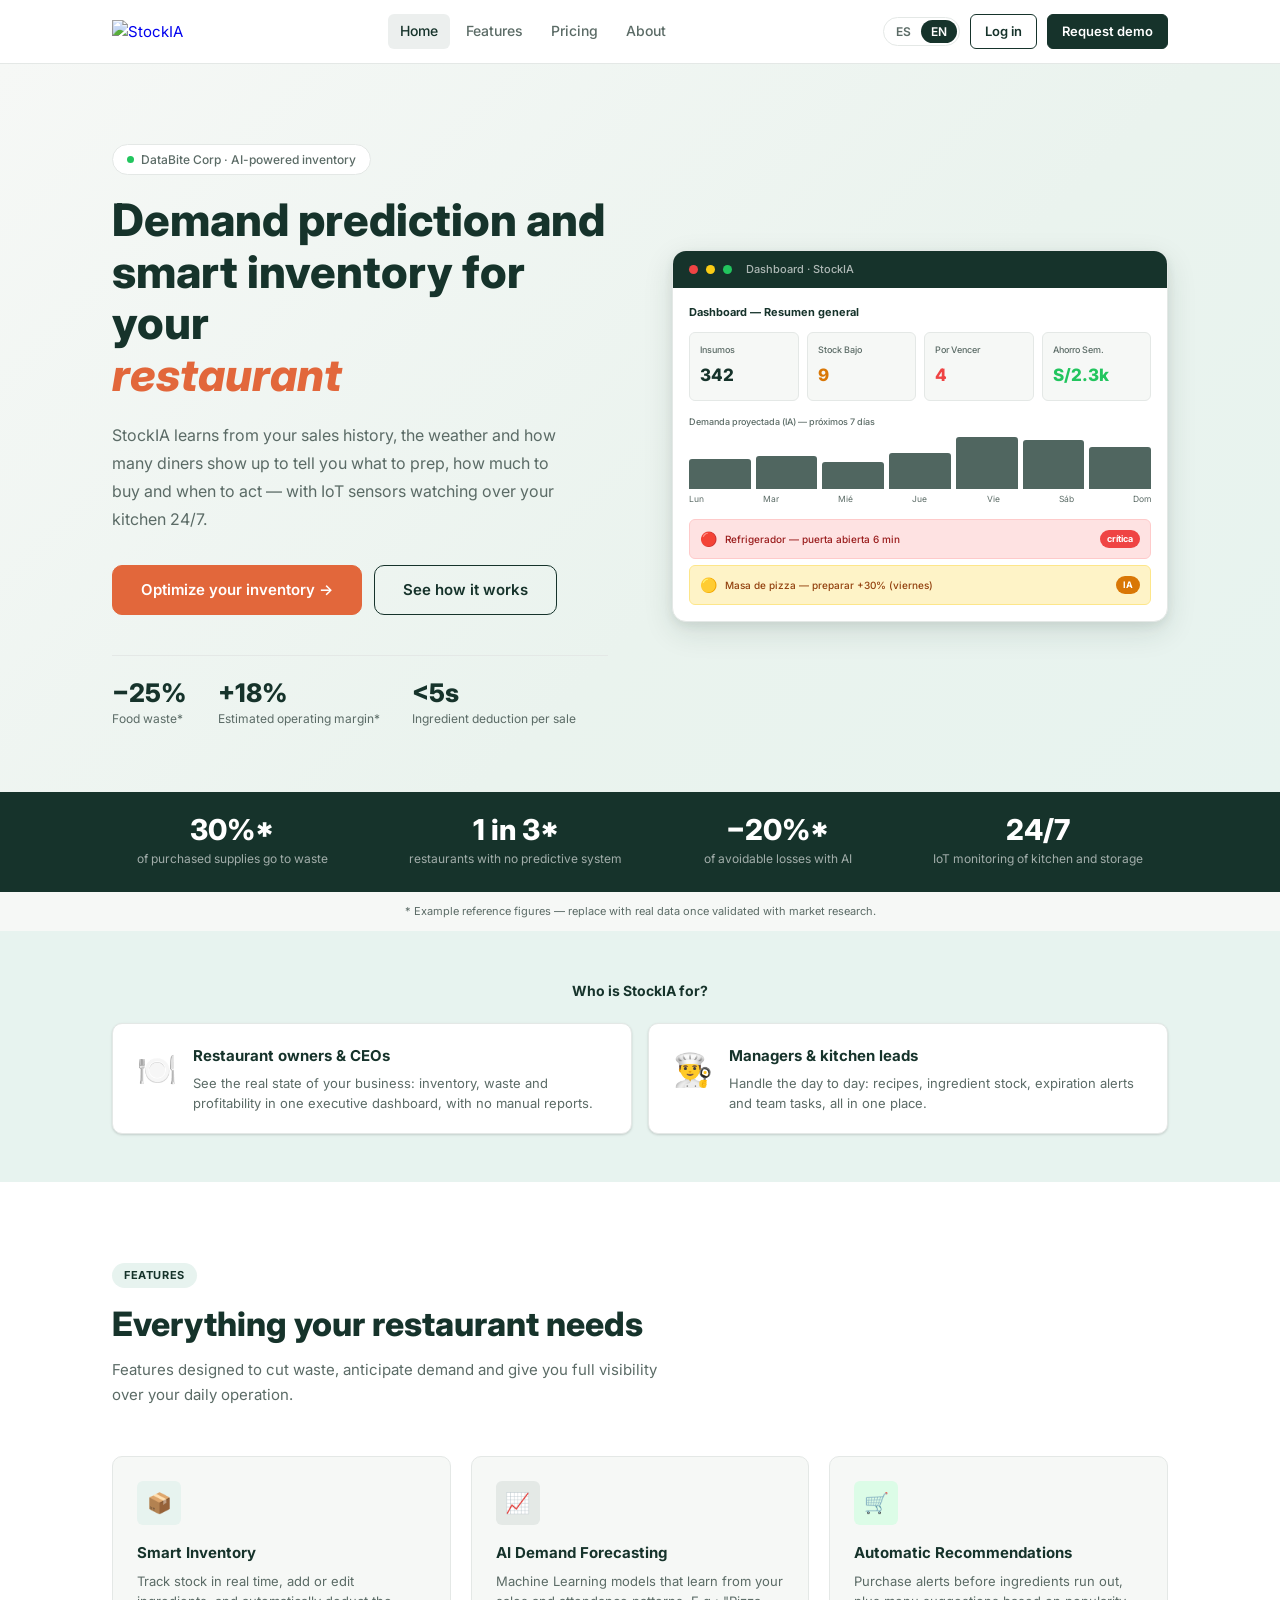
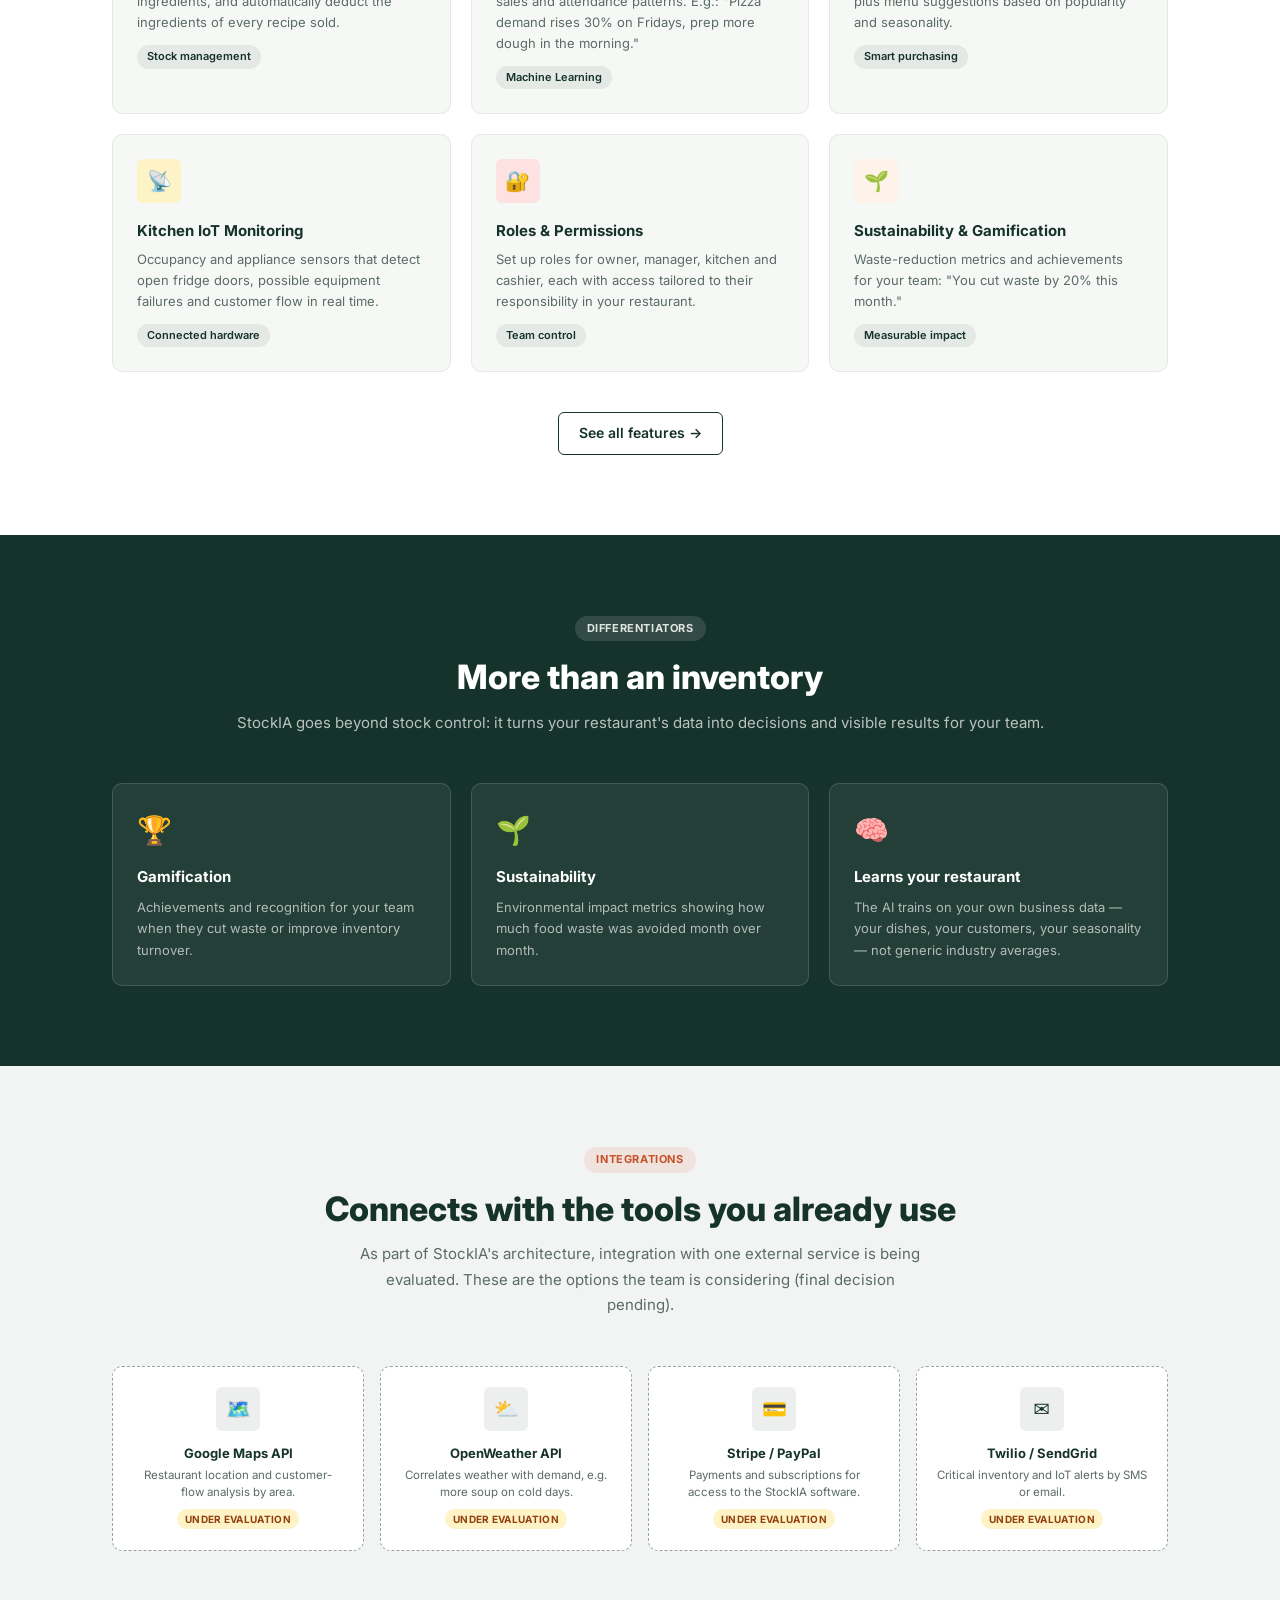
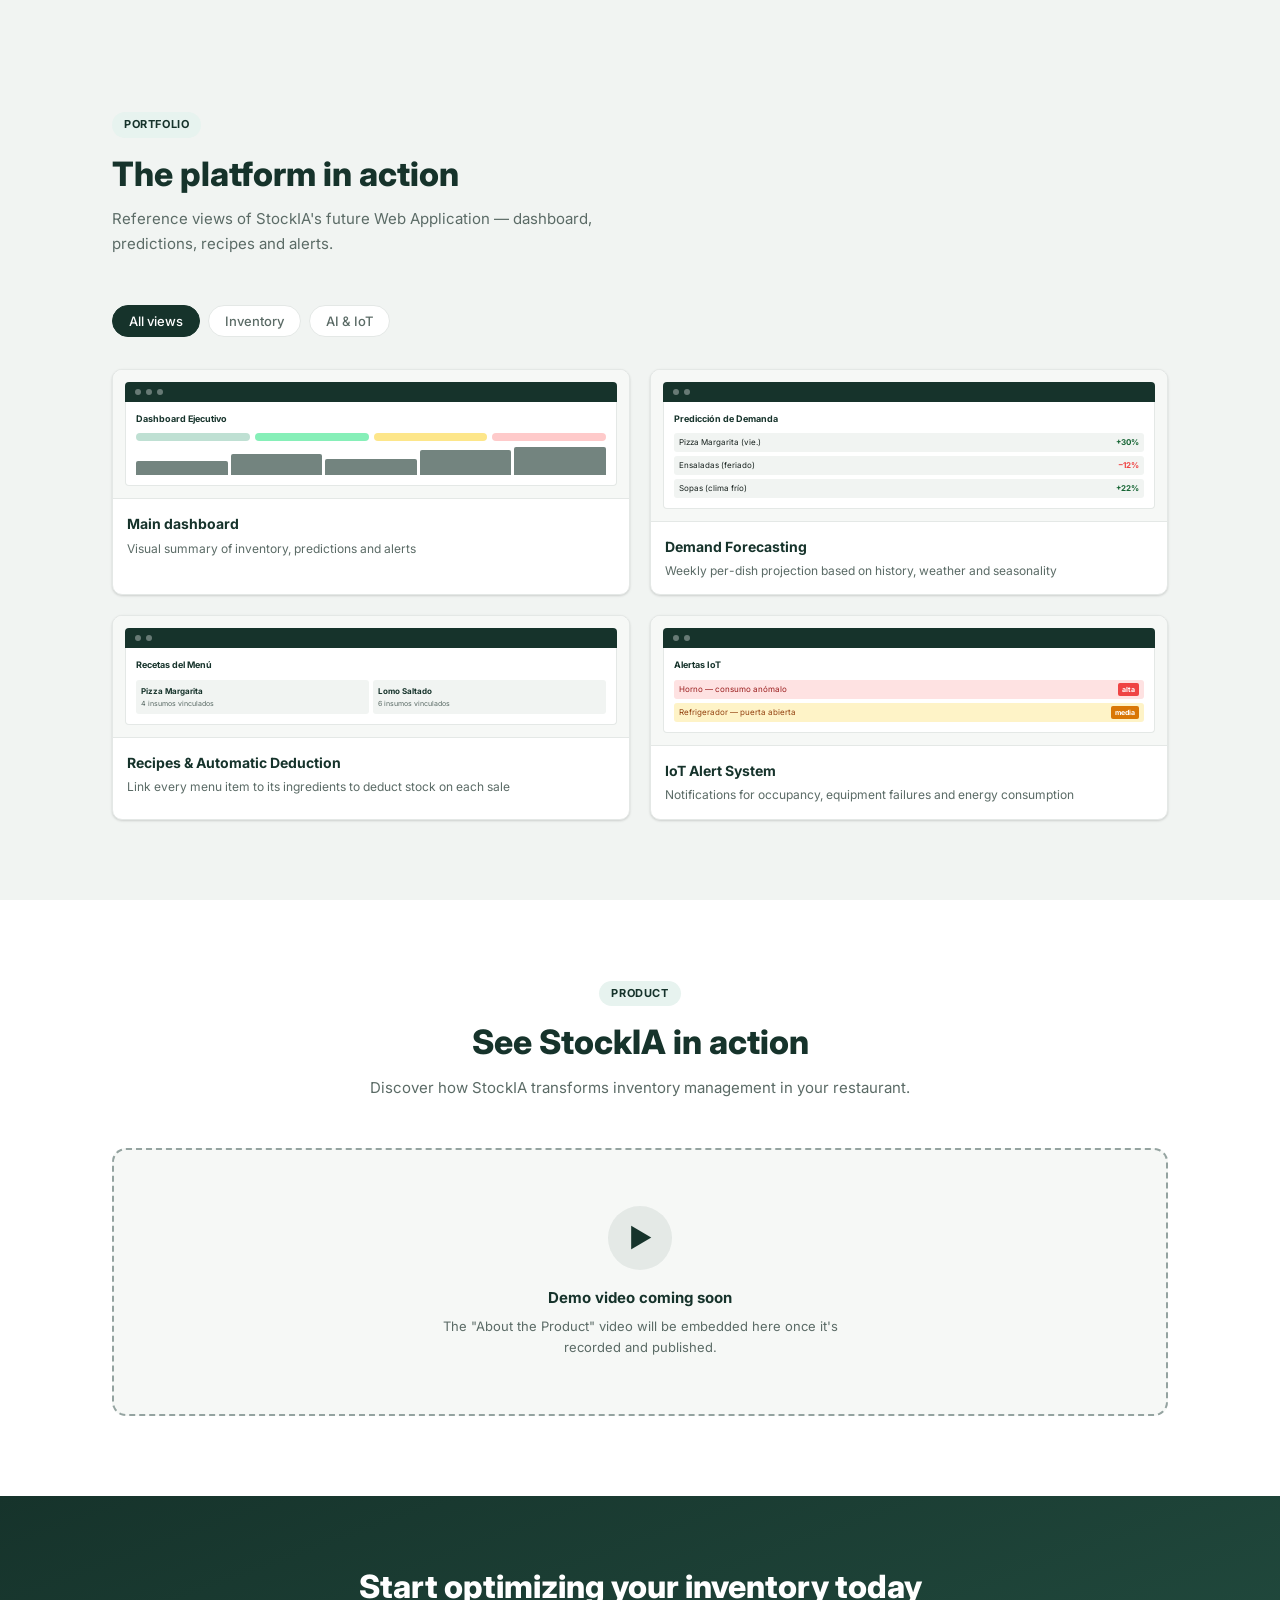
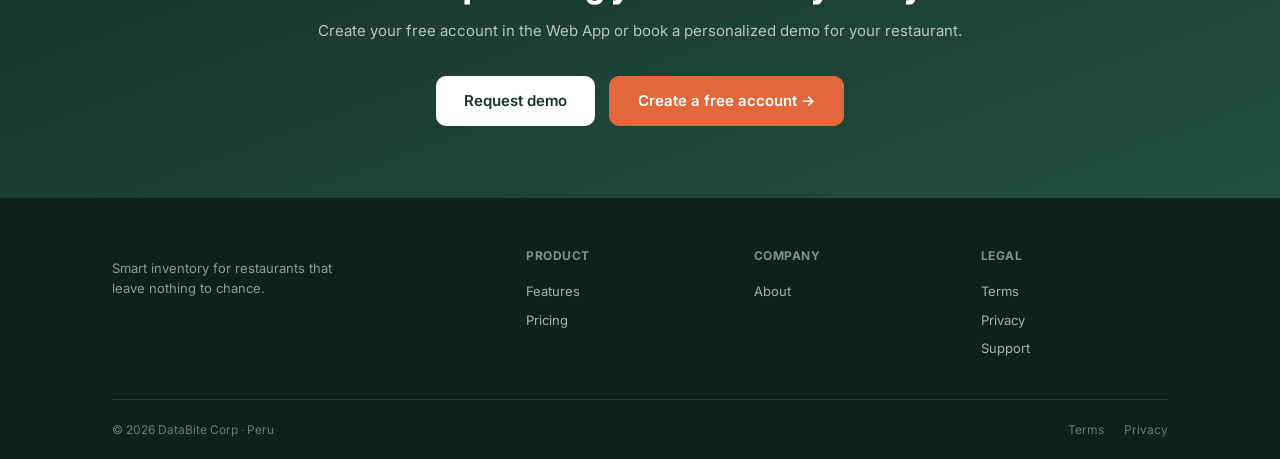
==== commit 58bd9bbf: "feat(home): link the hero and cta buttons to the web app" ====
--- a/index.html
+++ b/index.html
@@ -9,6 +9,7 @@
   <meta name="author" content="DataBite Corp" />
   <meta name="copyright" content="Copyright DataBite Corp 2026" />
   <link rel="stylesheet" href="css/styles.css" />
+  <link rel="icon" type="image/png" href="assets/img/logo.png" />
 </head>
 <body>
 
@@ -16,9 +17,7 @@
 <nav class="navbar">
   <div class="navbar-container">
     <a class="navbar-logo" href="index.html">
-      <!-- PENDIENTE: reemplazar por <img src="assets/img/logo.png" ...> cuando exista el logo final -->
-      <div class="logo-icon"><span>S</span></div>
-      <span class="logo-name brand-font">StockIA</span>
+      <img src="assets/img/logo.png" alt="StockIA" class="logo-img" />
     </a>
     <div class="navbar-links">
       <a href="index.html" data-i18n="nav.home">Inicio</a>
@@ -458,8 +457,7 @@
     <div class="footer-grid">
       <div class="footer-brand">
         <a class="navbar-logo" href="index.html">
-          <div class="logo-icon"><span>S</span></div>
-          <span class="logo-name brand-font">StockIA</span>
+        <img src="assets/img/logo.png" alt="" class="logo-img" />
         </a>
         <p class="footer-tagline" data-i18n="ft.tagline">Inventario inteligente para restaurantes que no dejan nada al azar.</p>
       </div>
--- a/css/styles.css
+++ b/css/styles.css
@@ -1075,6 +1075,7 @@
   .form-row { grid-template-columns: 1fr; }
 }
 @media (max-width: 480px) {
+  .navbar-demo { display: none; }
   .features-grid { grid-template-columns: 1fr; }
   .integrations-grid { grid-template-columns: 1fr; }
   .how-steps { grid-template-columns: 1fr; }
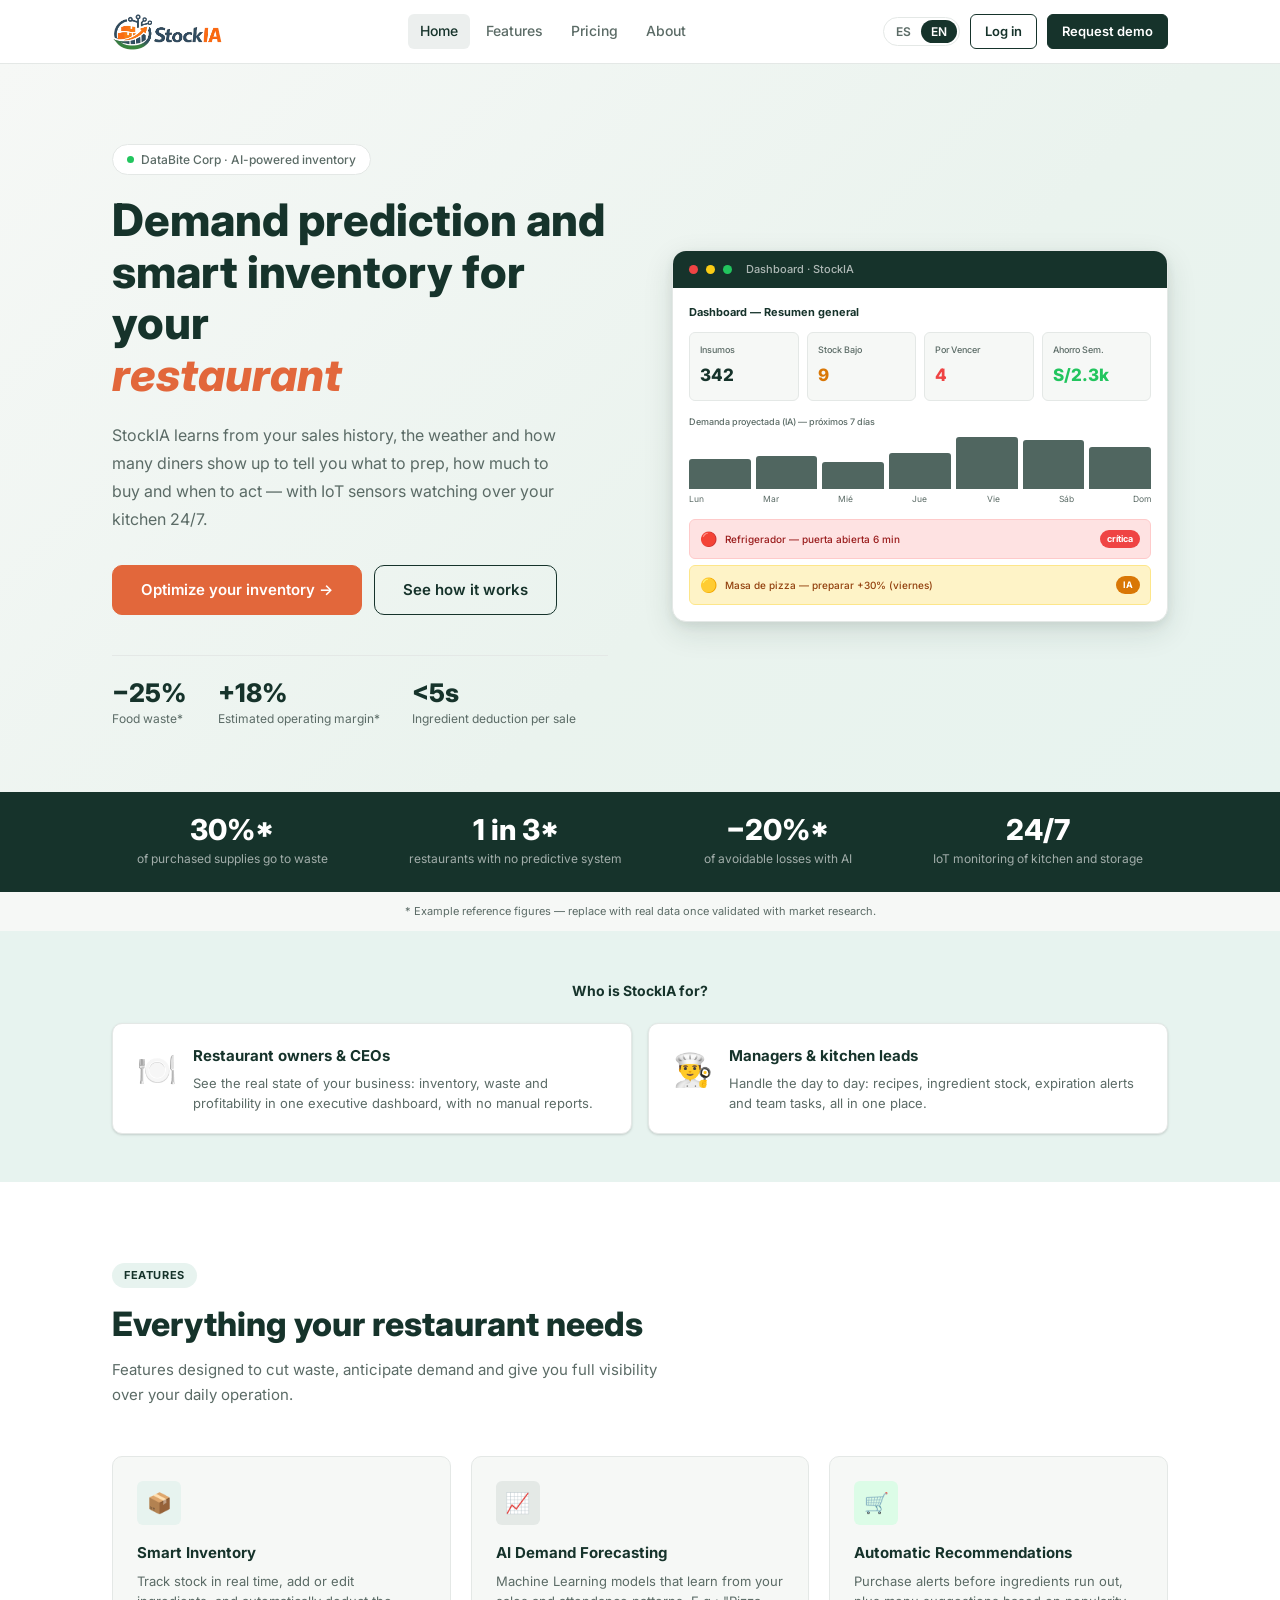
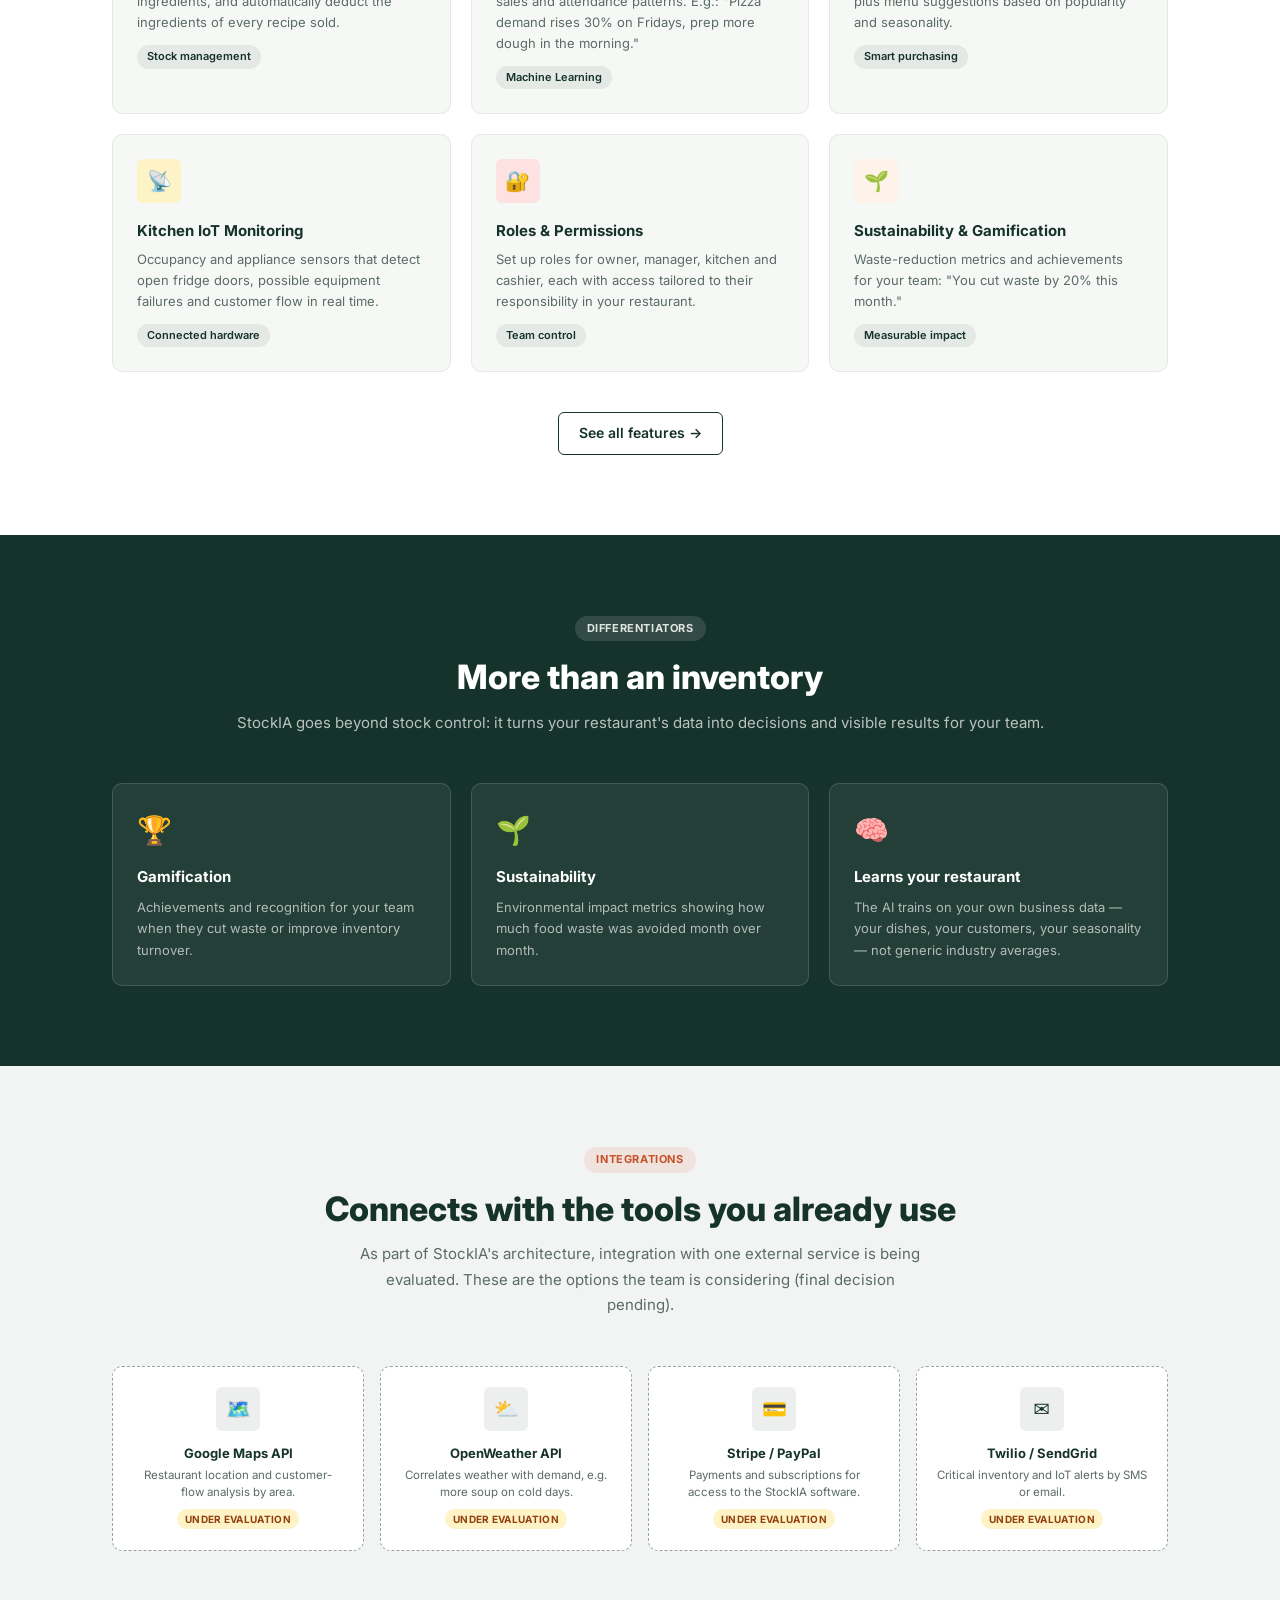
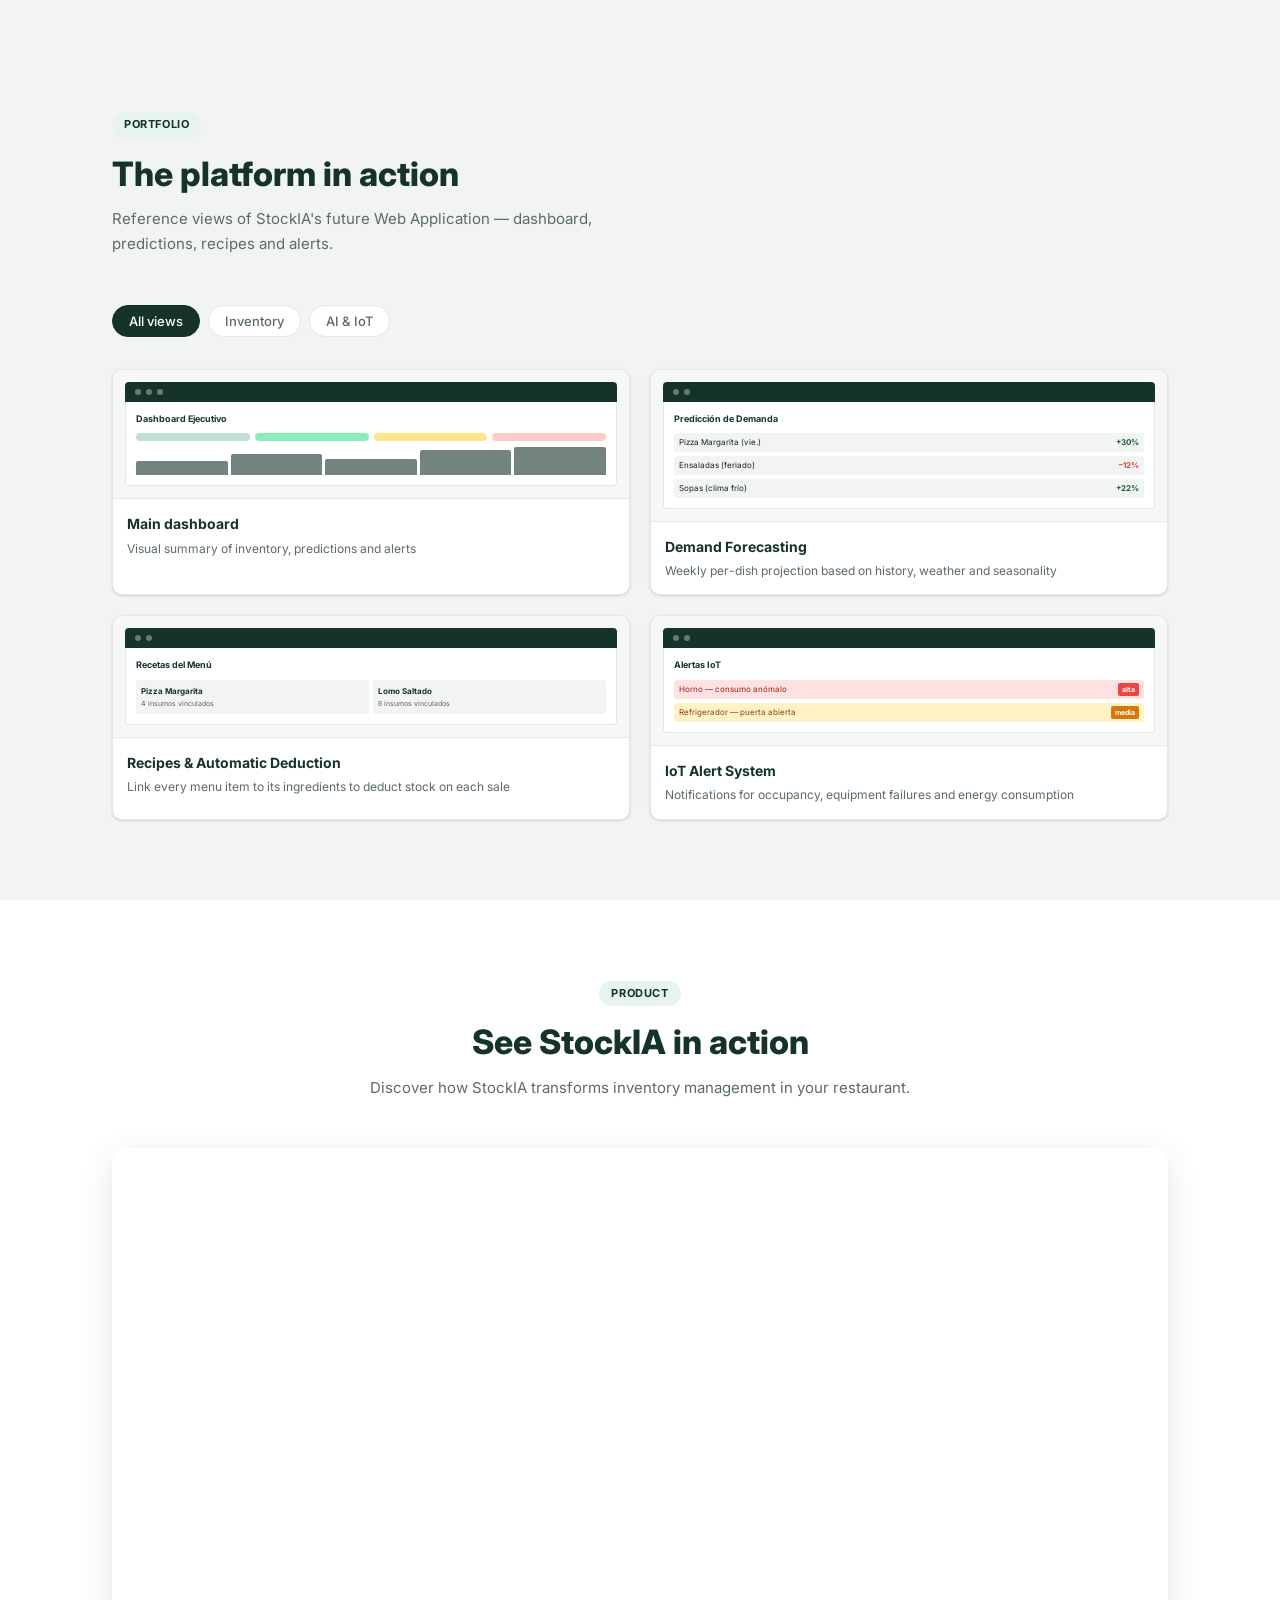
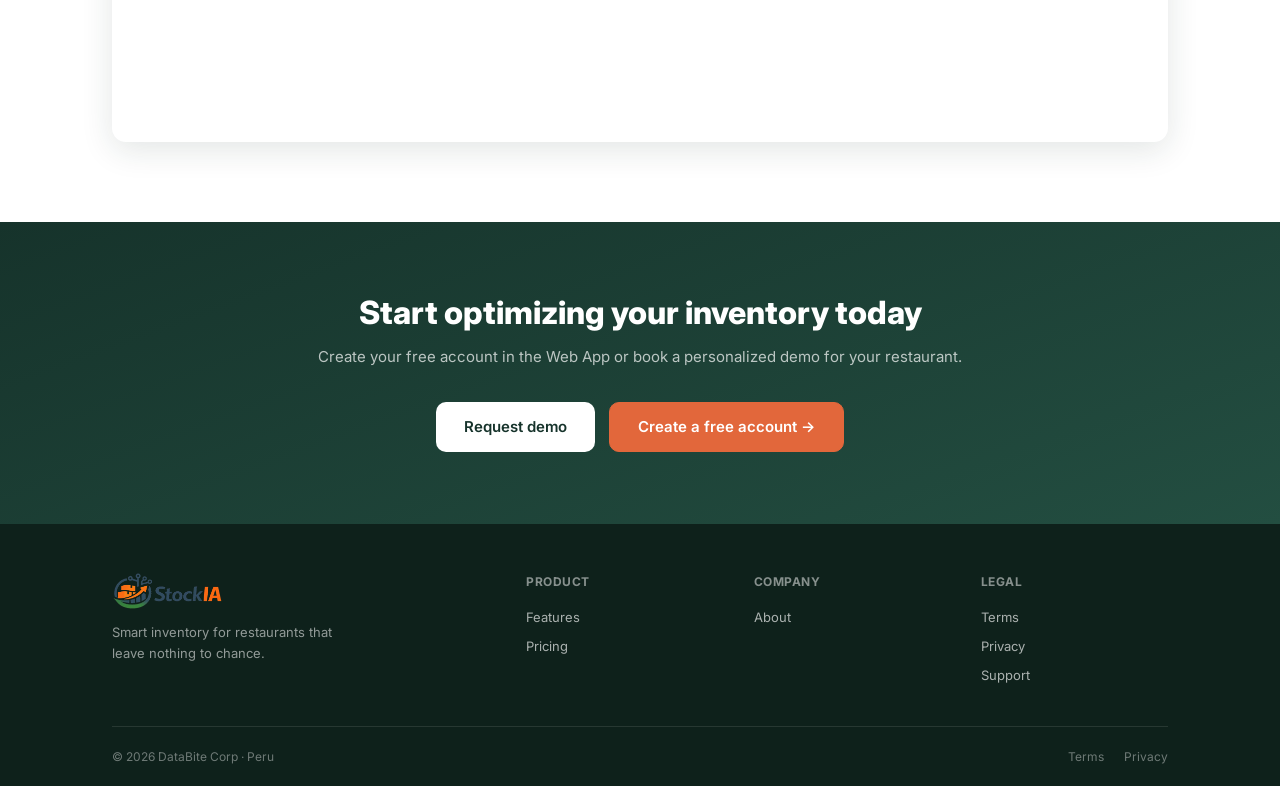
==== commit b4f752c0: "feat(home): embed the about the product video" ====
--- a/index.html
+++ b/index.html
@@ -423,19 +423,11 @@
       <h2 class="section-title" data-i18n="vid.title">Mira StockIA en acción</h2>
       <p class="section-sub" style="margin-inline:auto;" data-i18n="vid.sub">Descubre cómo StockIA transforma la gestión de inventario en tu restaurante.</p>
     </div>
-    <!--
-      PENDIENTE: cuando exista el video "About the Product", reemplazar el bloque
-      .video-placeholder de abajo por:
-      <div class="video-wrapper">
-        <iframe src="https://www.youtube.com/embed/VIDEO_ID" title="StockIA — About the Product"
-          frameborder="0" allowfullscreen></iframe>
-      </div>
-    -->
-    <div class="video-placeholder">
-      <div class="video-placeholder-icon">▶</div>
-      <div class="video-placeholder-title" data-i18n="vid.ph.title">Video demostrativo próximamente</div>
-      <div class="video-placeholder-text" data-i18n="vid.ph.text">Aquí se incrustará el video "About the Product" de StockIA una vez grabado y publicado.</div>
-    </div>
+
+  <div class="video-wrapper">
+  <iframe src="https://upcedupe-my.sharepoint.com/personal/u202414970_upc_edu_pe/_layouts/15/embed.aspx?UniqueId=53c110d2-8141-44a3-be97-b11b8b24077e&embed=%7B%22ust%22%3Atrue%2C%22hv%22%3A%22CopyEmbedCode%22%7D&referrer=StreamWebApp&referrerScenario=EmbedDialog.Create"
+    title="StockIA — About the Product" allowfullscreen></iframe>
+</div>
   </div>
 </section>
 
--- a/css/styles.css
+++ b/css/styles.css
@@ -143,6 +143,10 @@
   font-weight: 800;
   font-size: 17px;
 }
+
+.logo-img 
+{ height: 38px; width: auto; display: block; }
+
 .logo-name {
   font-family: 'Orbitron', sans-serif;
   font-size: 16px;
